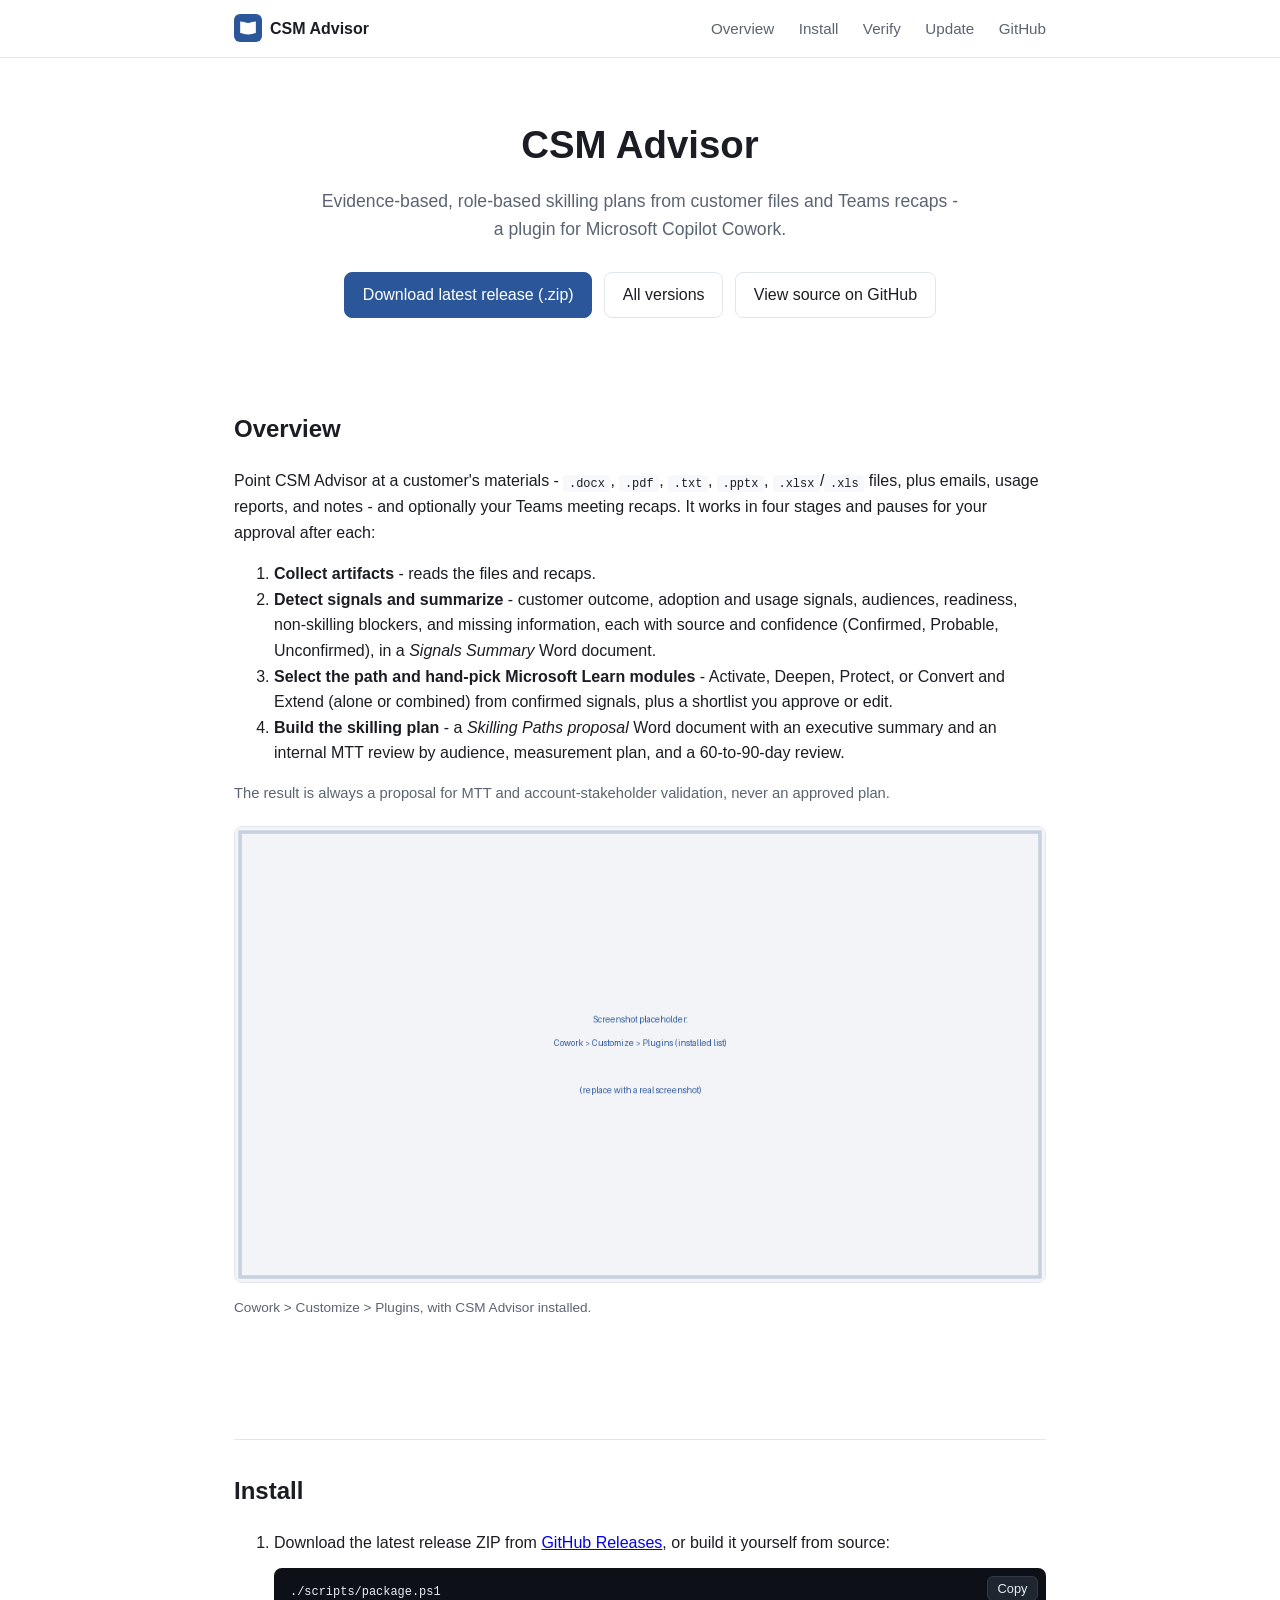
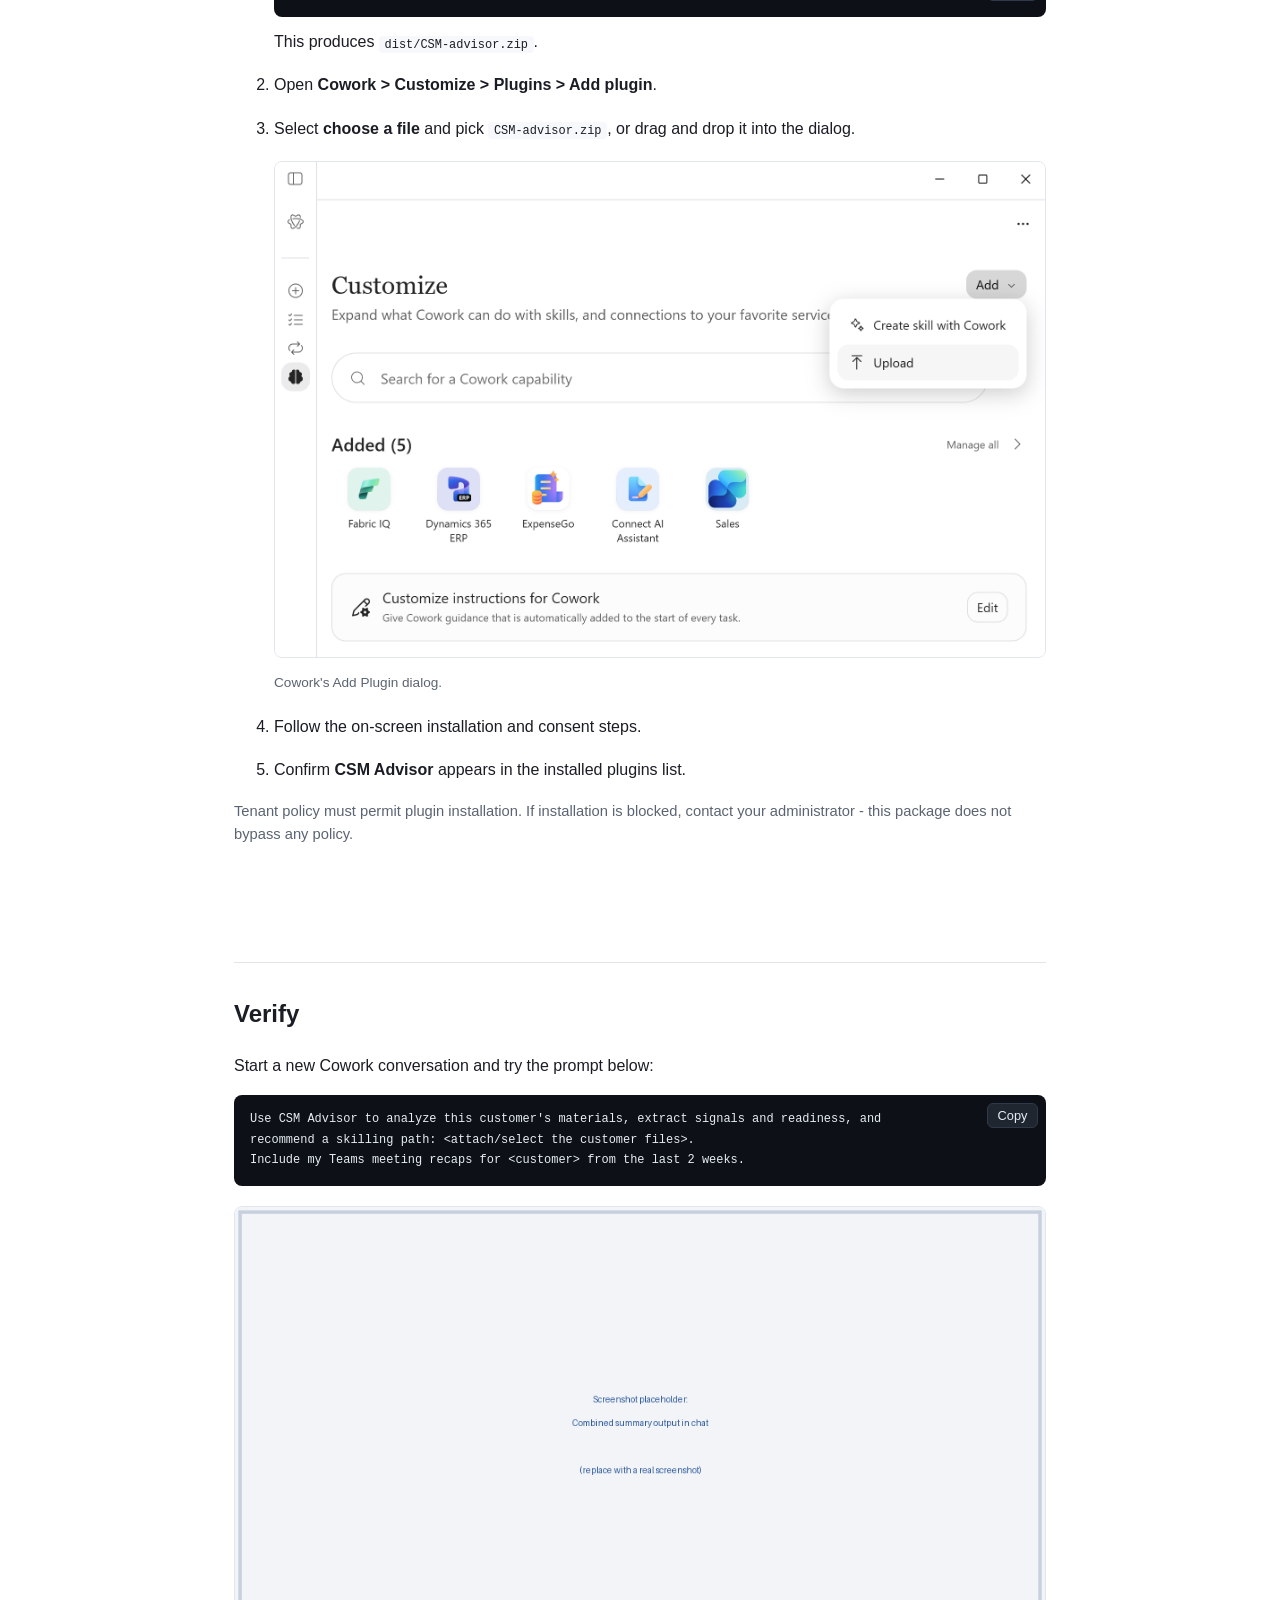
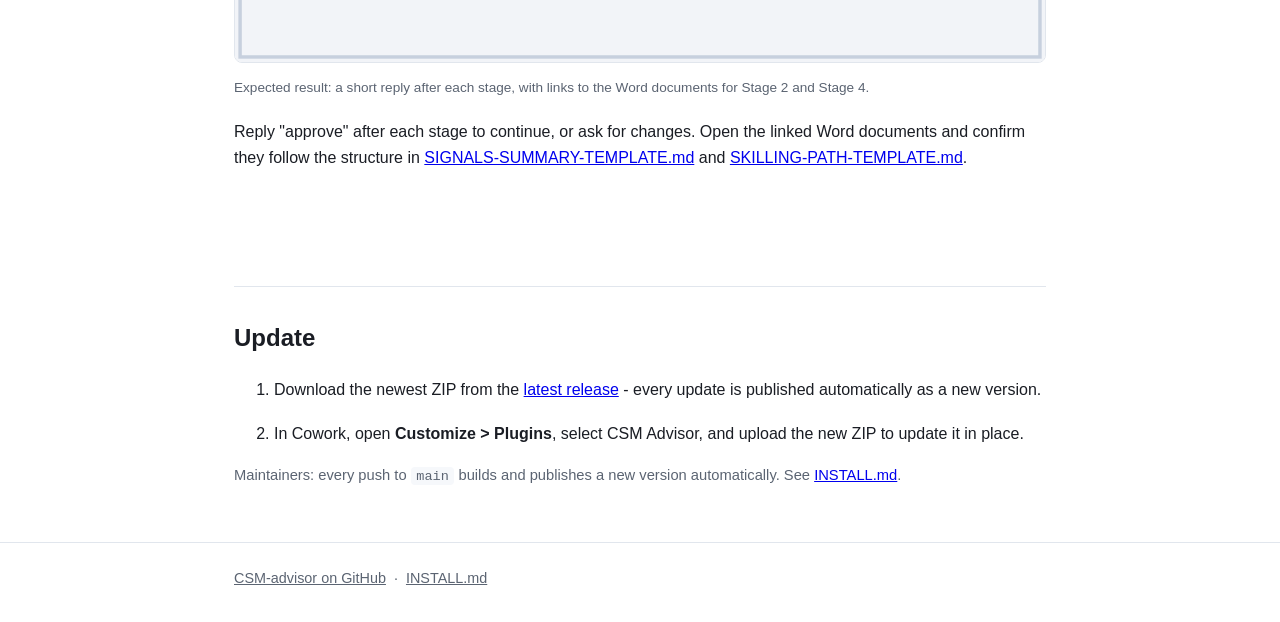
==== docs/index.html @ ccad97aa "Align skill with customer signal collection requirements (signals, readiness, path selection, 16-sec" ====
<!doctype html>
<html lang="en">
<head>
<meta charset="utf-8">
<meta name="viewport" content="width=device-width, initial-scale=1">
<title>CSM Advisor - Install for Cowork</title>
<meta name="description" content="Install and update the CSM Advisor plugin for Microsoft Copilot Cowork.">
<link rel="icon" href="assets/logo.png">
<link rel="stylesheet" href="styles.css">
</head>
<body>
<header class="site-header">
  <div class="container nav">
    <a class="brand" href="#top">
      <img src="assets/logo.png" alt="" width="28" height="28">
      CSM Advisor
    </a>
    <nav>
      <a href="#overview">Overview</a>
      <a href="#install">Install</a>
      <a href="#verify">Verify</a>
      <a href="#update">Update</a>
      <a href="https://github.com/true-while/CSM-advisor">GitHub</a>
    </nav>
  </div>
</header>

<main id="top">
  <section class="hero container">
    <h1>CSM Advisor</h1>
    <p class="tagline">
      Evidence-based, role-based skilling plans from customer files and Teams recaps -
      a plugin for Microsoft Copilot Cowork.
    </p>
    <div class="cta">
      <a class="button primary" href="https://github.com/true-while/CSM-advisor/releases/latest/download/CSM-advisor.zip">
        Download latest release (.zip)
      </a>
      <a class="button" href="https://github.com/true-while/CSM-advisor/releases">All versions</a>
      <a class="button" href="https://github.com/true-while/CSM-advisor">View source on GitHub</a>
    </div>
  </section>

  <section id="overview" class="container">
    <h2>Overview</h2>
    <p>
      Point CSM Advisor at a customer's materials - <code>.docx</code>, <code>.pdf</code>,
      <code>.txt</code>, <code>.pptx</code>, <code>.xlsx</code>/<code>.xls</code> files, plus emails,
      usage reports, and notes - and optionally your Teams meeting recaps. It works in four stages
      and pauses for your approval after each:
    </p>
    <ol>
      <li><strong>Collect artifacts</strong> - reads the files and recaps.</li>
      <li>
        <strong>Detect signals and summarize</strong> - customer outcome, adoption and usage signals,
        audiences, readiness, non-skilling blockers, and missing information, each with source and
        confidence (Confirmed, Probable, Unconfirmed), in a <em>Signals Summary</em> Word document.
      </li>
      <li>
        <strong>Select the path and hand-pick Microsoft Learn modules</strong> - Activate, Deepen,
        Protect, or Convert and Extend (alone or combined) from confirmed signals, plus a shortlist
        you approve or edit.
      </li>
      <li>
        <strong>Build the skilling plan</strong> - a <em>Skilling Paths proposal</em> Word document
        with an executive summary and an internal MTT review by audience, measurement plan, and a
        60-to-90-day review.
      </li>
    </ol>
    <p class="note">
      The result is always a proposal for MTT and account-stakeholder validation, never an
      approved plan.
    </p>
    <figure>
      <img src="assets/screenshots/plugins-list.png" alt="Cowork installed plugins list showing CSM Advisor">
      <figcaption>Cowork &gt; Customize &gt; Plugins, with CSM Advisor installed.</figcaption>
    </figure>
  </section>

  <section id="install" class="container">
    <h2>Install</h2>
    <ol class="steps">
      <li>
        Download the latest release ZIP from
        <a href="https://github.com/true-while/CSM-advisor/releases/latest/download/CSM-advisor.zip">GitHub Releases</a>,
        or build it yourself from source:
        <div class="code-block">
          <pre><code>./scripts/package.ps1</code></pre>
          <button class="copy-btn" type="button">Copy</button>
        </div>
        This produces <code>dist/CSM-advisor.zip</code>.
      </li>
      <li>Open <strong>Cowork &gt; Customize &gt; Plugins &gt; Add plugin</strong>.</li>
      <li>
        Select <strong>choose a file</strong> and pick <code>CSM-advisor.zip</code>, or drag
        and drop it into the dialog.
        <figure>
          <img src="assets/screenshots/add-plugin-dialog.png" alt="Cowork Add Plugin dialog">
          <figcaption>Cowork's Add Plugin dialog.</figcaption>
        </figure>
      </li>
      <li>Follow the on-screen installation and consent steps.</li>
      <li>Confirm <strong>CSM Advisor</strong> appears in the installed plugins list.</li>
    </ol>
    <p class="note">
      Tenant policy must permit plugin installation. If installation is blocked, contact your
      administrator - this package does not bypass any policy.
    </p>
  </section>

  <section id="verify" class="container">
    <h2>Verify</h2>
    <p>Start a new Cowork conversation and try the prompt below:</p>
    <div class="code-block">
      <pre><code>Use CSM Advisor to analyze this customer's materials, extract signals and readiness, and
recommend a skilling path: &lt;attach/select the customer files&gt;.
Include my Teams meeting recaps for &lt;customer&gt; from the last 2 weeks.</code></pre>
      <button class="copy-btn" type="button">Copy</button>
    </div>
    <figure>
      <img src="assets/screenshots/combined-summary-output.png" alt="CSM Advisor reply in chat">
      <figcaption>Expected result: a short reply after each stage, with links to the Word documents for Stage 2 and Stage 4.</figcaption>
    </figure>
    <p>
      Reply "approve" after each stage to continue, or ask for changes. Open the linked Word
      documents and confirm they follow the structure in
      <a href="https://github.com/true-while/CSM-advisor/blob/main/skills/csm-advisor/references/SIGNALS-SUMMARY-TEMPLATE.md">SIGNALS-SUMMARY-TEMPLATE.md</a>
      and
      <a href="https://github.com/true-while/CSM-advisor/blob/main/skills/csm-advisor/references/SKILLING-PATH-TEMPLATE.md">SKILLING-PATH-TEMPLATE.md</a>.
    </p>
  </section>

  <section id="update" class="container">
    <h2>Update</h2>
    <ol class="steps">
      <li>
        Download the newest ZIP from the
        <a href="https://github.com/true-while/CSM-advisor/releases/latest/download/CSM-advisor.zip">latest release</a>
        - every update is published automatically as a new version.
      </li>
      <li>
        In Cowork, open <strong>Customize &gt; Plugins</strong>, select CSM Advisor, and
        upload the new ZIP to update it in place.
      </li>
    </ol>
    <p class="note">
      Maintainers: every push to <code>main</code> builds and publishes a new version
      automatically. See <a href="https://github.com/true-while/CSM-advisor/blob/main/INSTALL.md">INSTALL.md</a>.
    </p>
  </section>
</main>

<footer class="site-footer">
  <div class="container">
    <a href="https://github.com/true-while/CSM-advisor">CSM-advisor on GitHub</a>
    <span>&middot;</span>
    <a href="https://github.com/true-while/CSM-advisor/blob/main/INSTALL.md">INSTALL.md</a>
  </div>
</footer>

<script src="script.js"></script>
</body>
</html>
---- docs/styles.css ----
:root {
  --accent: #2B579A;
  --accent-dark: #1d3d6e;
  --text: #1a1d24;
  --muted: #5b6472;
  --bg: #ffffff;
  --bg-alt: #f6f8fb;
  --border: #e1e6ed;
  --max-width: 860px;
}

* { box-sizing: border-box; }

body {
  margin: 0;
  font-family: -apple-system, BlinkMacSystemFont, "Segoe UI", Roboto, Helvetica, Arial, sans-serif;
  color: var(--text);
  background: var(--bg);
  line-height: 1.6;
}

.container {
  max-width: var(--max-width);
  margin: 0 auto;
  padding: 2.5rem 1.5rem;
}

.site-header {
  border-bottom: 1px solid var(--border);
  position: sticky;
  top: 0;
  background: rgba(255, 255, 255, 0.92);
  backdrop-filter: blur(6px);
  z-index: 10;
}

.nav {
  display: flex;
  align-items: center;
  justify-content: space-between;
  padding-top: 0.9rem;
  padding-bottom: 0.9rem;
}

.brand {
  display: flex;
  align-items: center;
  gap: 0.5rem;
  font-weight: 600;
  color: var(--text);
  text-decoration: none;
}

.brand img { border-radius: 6px; }

nav a {
  margin-left: 1.25rem;
  color: var(--muted);
  text-decoration: none;
  font-size: 0.95rem;
}

nav a:hover { color: var(--accent); }

.hero {
  text-align: center;
  padding-top: 3.5rem;
  padding-bottom: 2rem;
}

.hero h1 {
  font-size: 2.4rem;
  margin: 0 0 0.75rem;
}

.tagline {
  color: var(--muted);
  font-size: 1.1rem;
  max-width: 640px;
  margin: 0 auto 1.75rem;
}

.cta {
  display: flex;
  gap: 0.75rem;
  justify-content: center;
  flex-wrap: wrap;
}

.button {
  display: inline-block;
  padding: 0.6rem 1.1rem;
  border-radius: 8px;
  text-decoration: none;
  font-weight: 500;
  border: 1px solid var(--border);
  color: var(--text);
}

.button:hover { border-color: var(--accent); color: var(--accent); }

.button.primary {
  background: var(--accent);
  border-color: var(--accent);
  color: #fff;
}

.button.primary:hover {
  background: var(--accent-dark);
  border-color: var(--accent-dark);
  color: #fff;
}

h2 {
  font-size: 1.5rem;
  border-top: 1px solid var(--border);
  padding-top: 2rem;
}

section#overview h2 { border-top: none; padding-top: 0; }

code {
  background: var(--bg-alt);
  padding: 0.1rem 0.35rem;
  border-radius: 4px;
  font-size: 0.92em;
}

.steps li { margin-bottom: 1.1rem; }

.code-block {
  position: relative;
  margin: 0.75rem 0;
}

.code-block pre {
  background: #0d1117;
  color: #e6edf3;
  padding: 0.9rem 1rem;
  border-radius: 8px;
  overflow-x: auto;
  margin: 0;
}

.code-block pre code {
  background: none;
  padding: 0;
  color: inherit;
}

.copy-btn {
  position: absolute;
  top: 0.5rem;
  right: 0.5rem;
  background: #1f2630;
  color: #e6edf3;
  border: 1px solid #30394a;
  border-radius: 6px;
  padding: 0.25rem 0.6rem;
  font-size: 0.8rem;
  cursor: pointer;
}

.copy-btn:hover { background: #2a3444; }

figure {
  margin: 1.25rem 0;
}

figure img {
  width: 100%;
  border-radius: 8px;
  border: 1px solid var(--border);
}

figcaption {
  color: var(--muted);
  font-size: 0.85rem;
  margin-top: 0.4rem;
}

.note {
  color: var(--muted);
  font-size: 0.92rem;
}

.site-footer {
  border-top: 1px solid var(--border);
  color: var(--muted);
  font-size: 0.9rem;
}

.site-footer .container {
  display: flex;
  gap: 0.5rem;
  align-items: center;
  padding-top: 1.5rem;
  padding-bottom: 2rem;
}

.site-footer a {
  color: var(--muted);
}
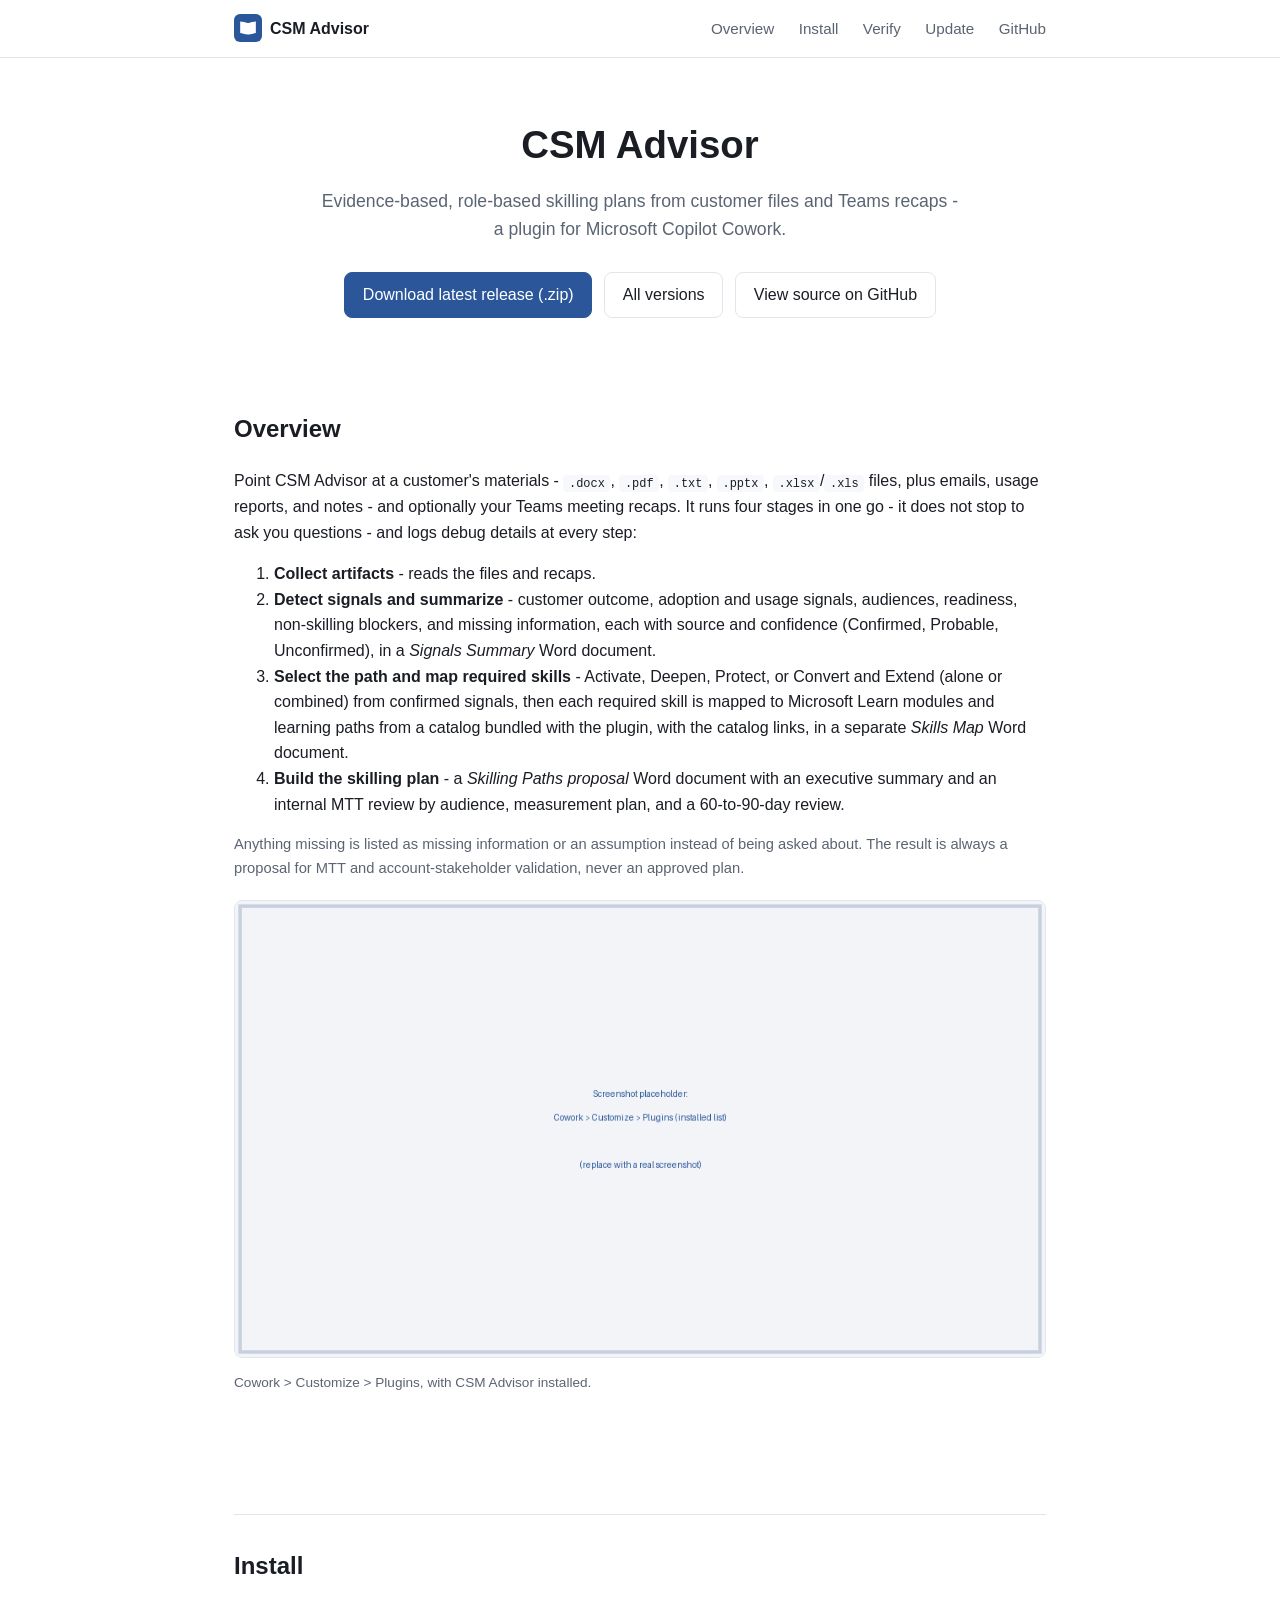
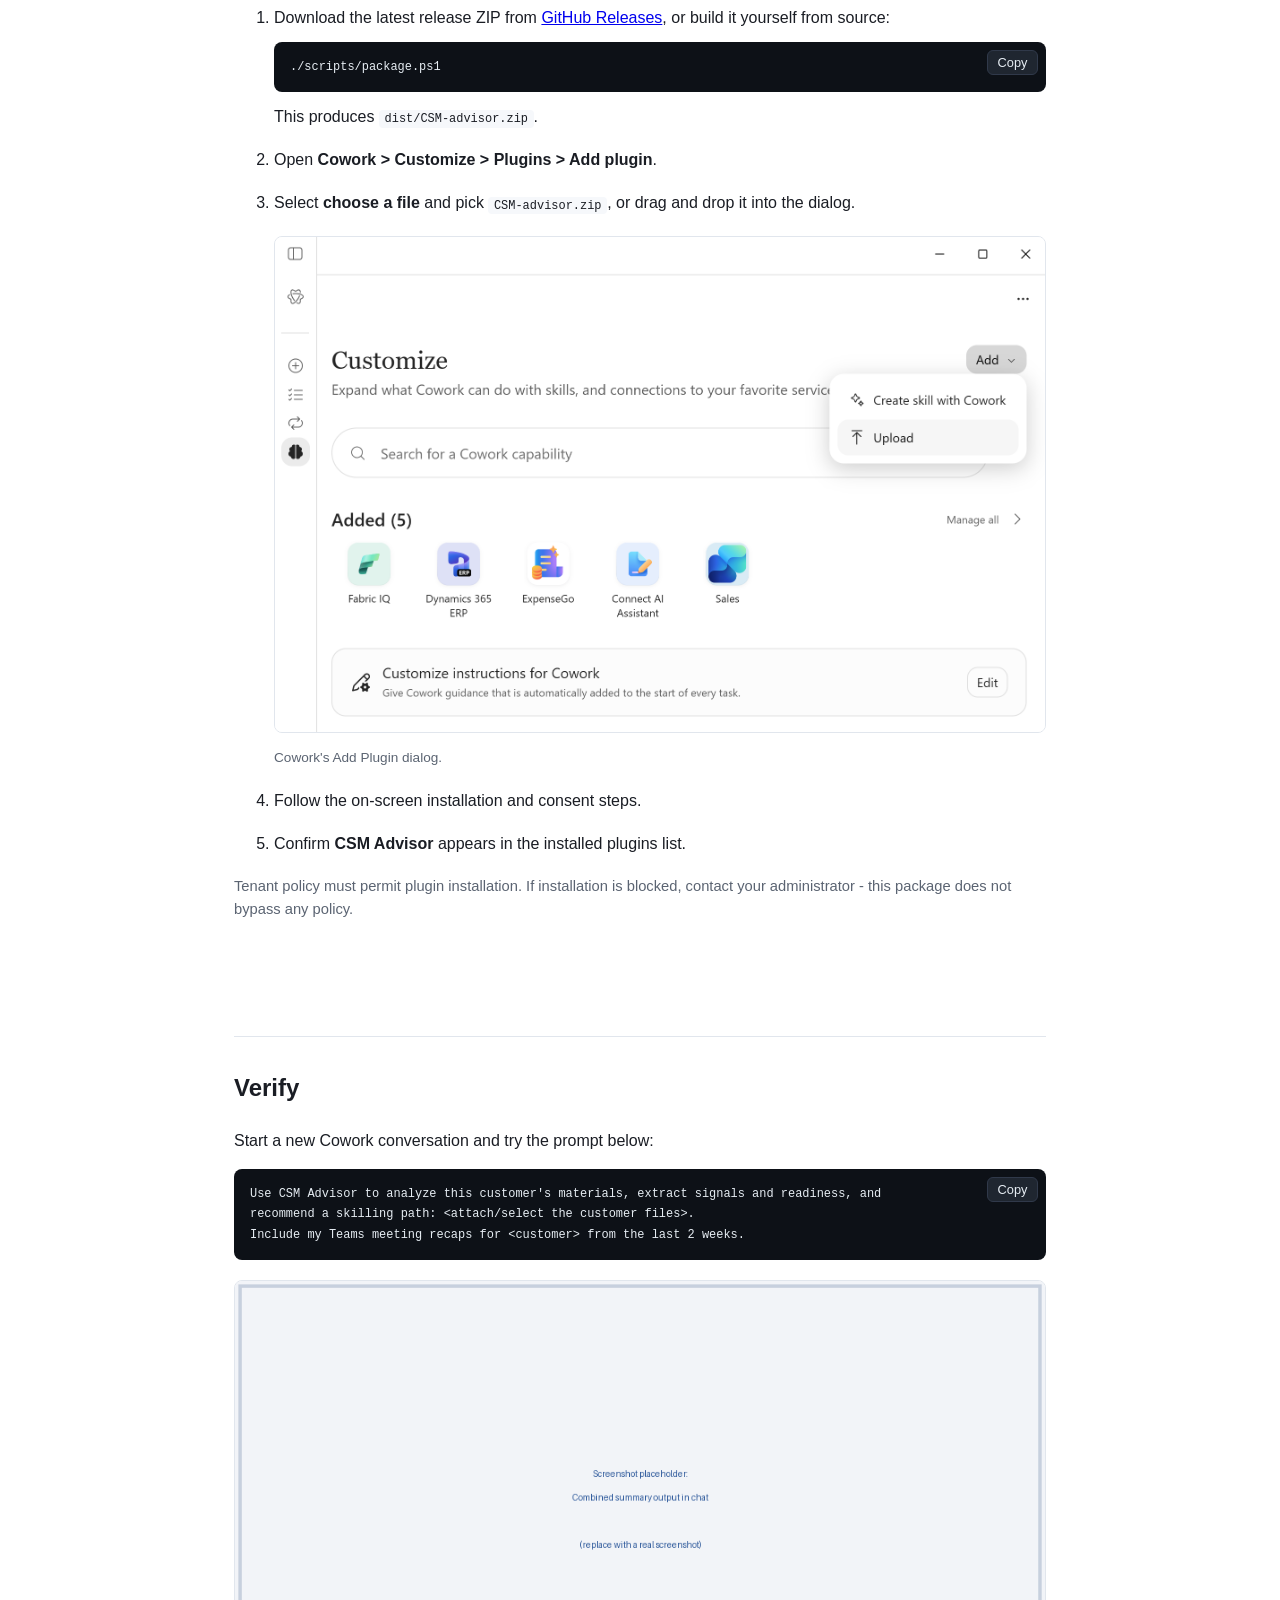
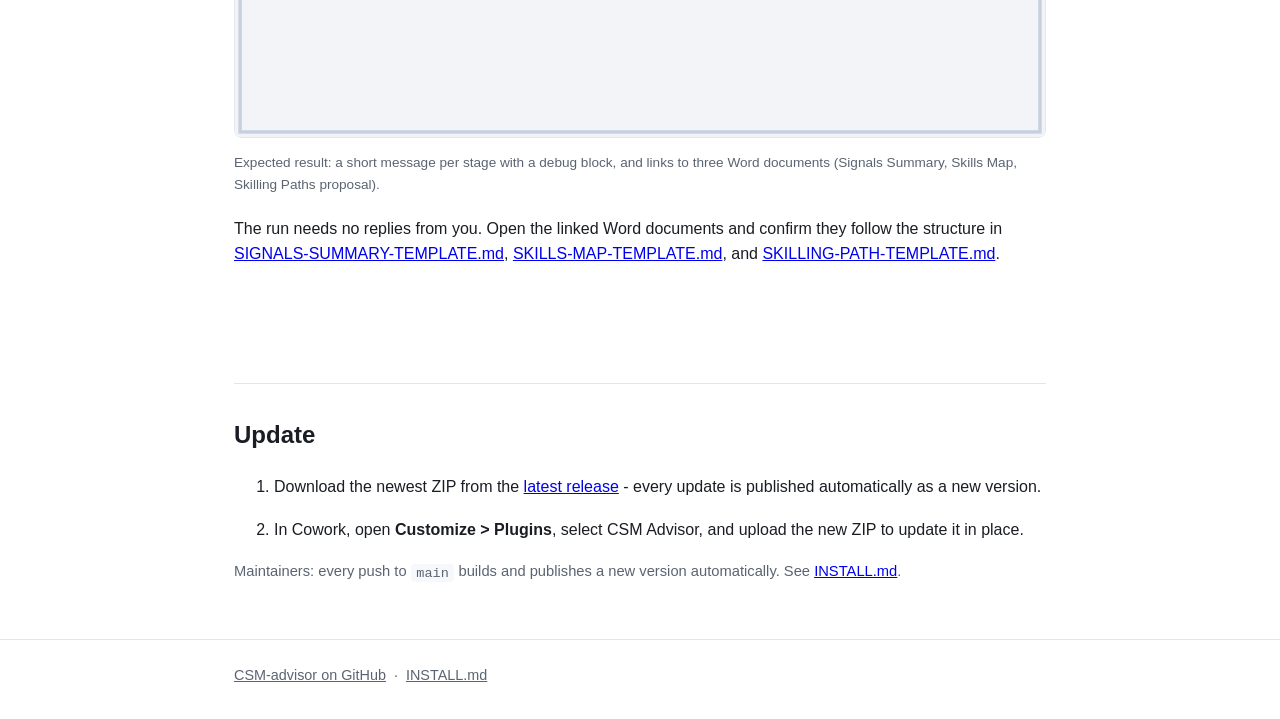
==== commit 8de37260: "Run stages automatically with debug logging; replace class mapping with a separate Skills Map docume" ====
--- a/docs/index.html
+++ b/docs/index.html
@@ -46,8 +46,8 @@
     <p>
       Point CSM Advisor at a customer's materials - <code>.docx</code>, <code>.pdf</code>,
       <code>.txt</code>, <code>.pptx</code>, <code>.xlsx</code>/<code>.xls</code> files, plus emails,
-      usage reports, and notes - and optionally your Teams meeting recaps. It works in four stages
-      and pauses for your approval after each:
+      usage reports, and notes - and optionally your Teams meeting recaps. It runs four stages in
+      one go - it does not stop to ask you questions - and logs debug details at every step:
     </p>
     <ol>
       <li><strong>Collect artifacts</strong> - reads the files and recaps.</li>
@@ -57,9 +57,10 @@
         confidence (Confirmed, Probable, Unconfirmed), in a <em>Signals Summary</em> Word document.
       </li>
       <li>
-        <strong>Select the path and hand-pick Microsoft Learn modules</strong> - Activate, Deepen,
-        Protect, or Convert and Extend (alone or combined) from confirmed signals, plus a shortlist
-        you approve or edit.
+        <strong>Select the path and map required skills</strong> - Activate, Deepen, Protect, or
+        Convert and Extend (alone or combined) from confirmed signals, then each required skill is
+        mapped to Microsoft Learn modules and learning paths from a catalog bundled with the plugin,
+        with the catalog links, in a separate <em>Skills Map</em> Word document.
       </li>
       <li>
         <strong>Build the skilling plan</strong> - a <em>Skilling Paths proposal</em> Word document
@@ -68,7 +69,8 @@
       </li>
     </ol>
     <p class="note">
-      The result is always a proposal for MTT and account-stakeholder validation, never an
+      Anything missing is listed as missing information or an assumption instead of being asked
+      about. The result is always a proposal for MTT and account-stakeholder validation, never an
       approved plan.
     </p>
     <figure>
@@ -119,12 +121,13 @@
     </div>
     <figure>
       <img src="assets/screenshots/combined-summary-output.png" alt="CSM Advisor reply in chat">
-      <figcaption>Expected result: a short reply after each stage, with links to the Word documents for Stage 2 and Stage 4.</figcaption>
+      <figcaption>Expected result: a short message per stage with a debug block, and links to three Word documents (Signals Summary, Skills Map, Skilling Paths proposal).</figcaption>
     </figure>
     <p>
-      Reply "approve" after each stage to continue, or ask for changes. Open the linked Word
-      documents and confirm they follow the structure in
-      <a href="https://github.com/true-while/CSM-advisor/blob/main/skills/csm-advisor/references/SIGNALS-SUMMARY-TEMPLATE.md">SIGNALS-SUMMARY-TEMPLATE.md</a>
+      The run needs no replies from you. Open the linked Word documents and confirm they follow the
+      structure in
+      <a href="https://github.com/true-while/CSM-advisor/blob/main/skills/csm-advisor/references/SIGNALS-SUMMARY-TEMPLATE.md">SIGNALS-SUMMARY-TEMPLATE.md</a>,
+      <a href="https://github.com/true-while/CSM-advisor/blob/main/skills/csm-advisor/references/SKILLS-MAP-TEMPLATE.md">SKILLS-MAP-TEMPLATE.md</a>,
       and
       <a href="https://github.com/true-while/CSM-advisor/blob/main/skills/csm-advisor/references/SKILLING-PATH-TEMPLATE.md">SKILLING-PATH-TEMPLATE.md</a>.
     </p>
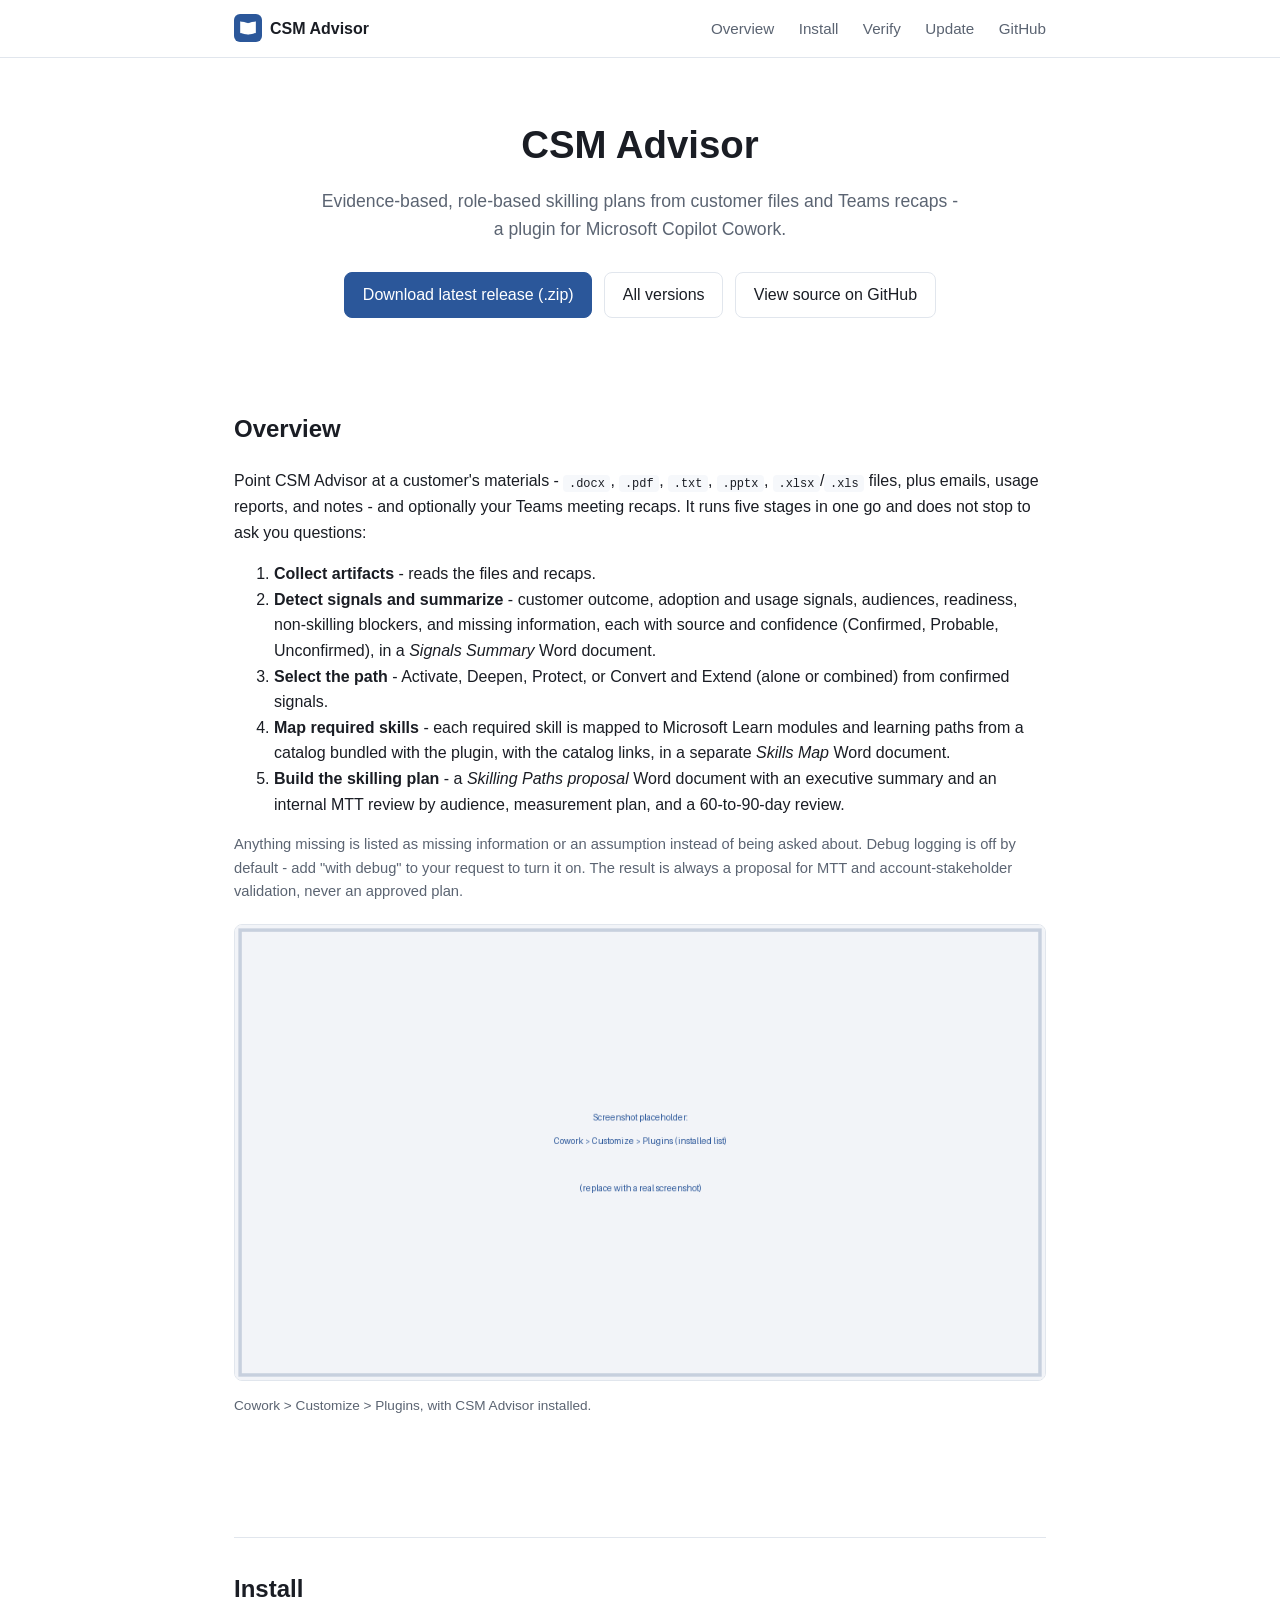
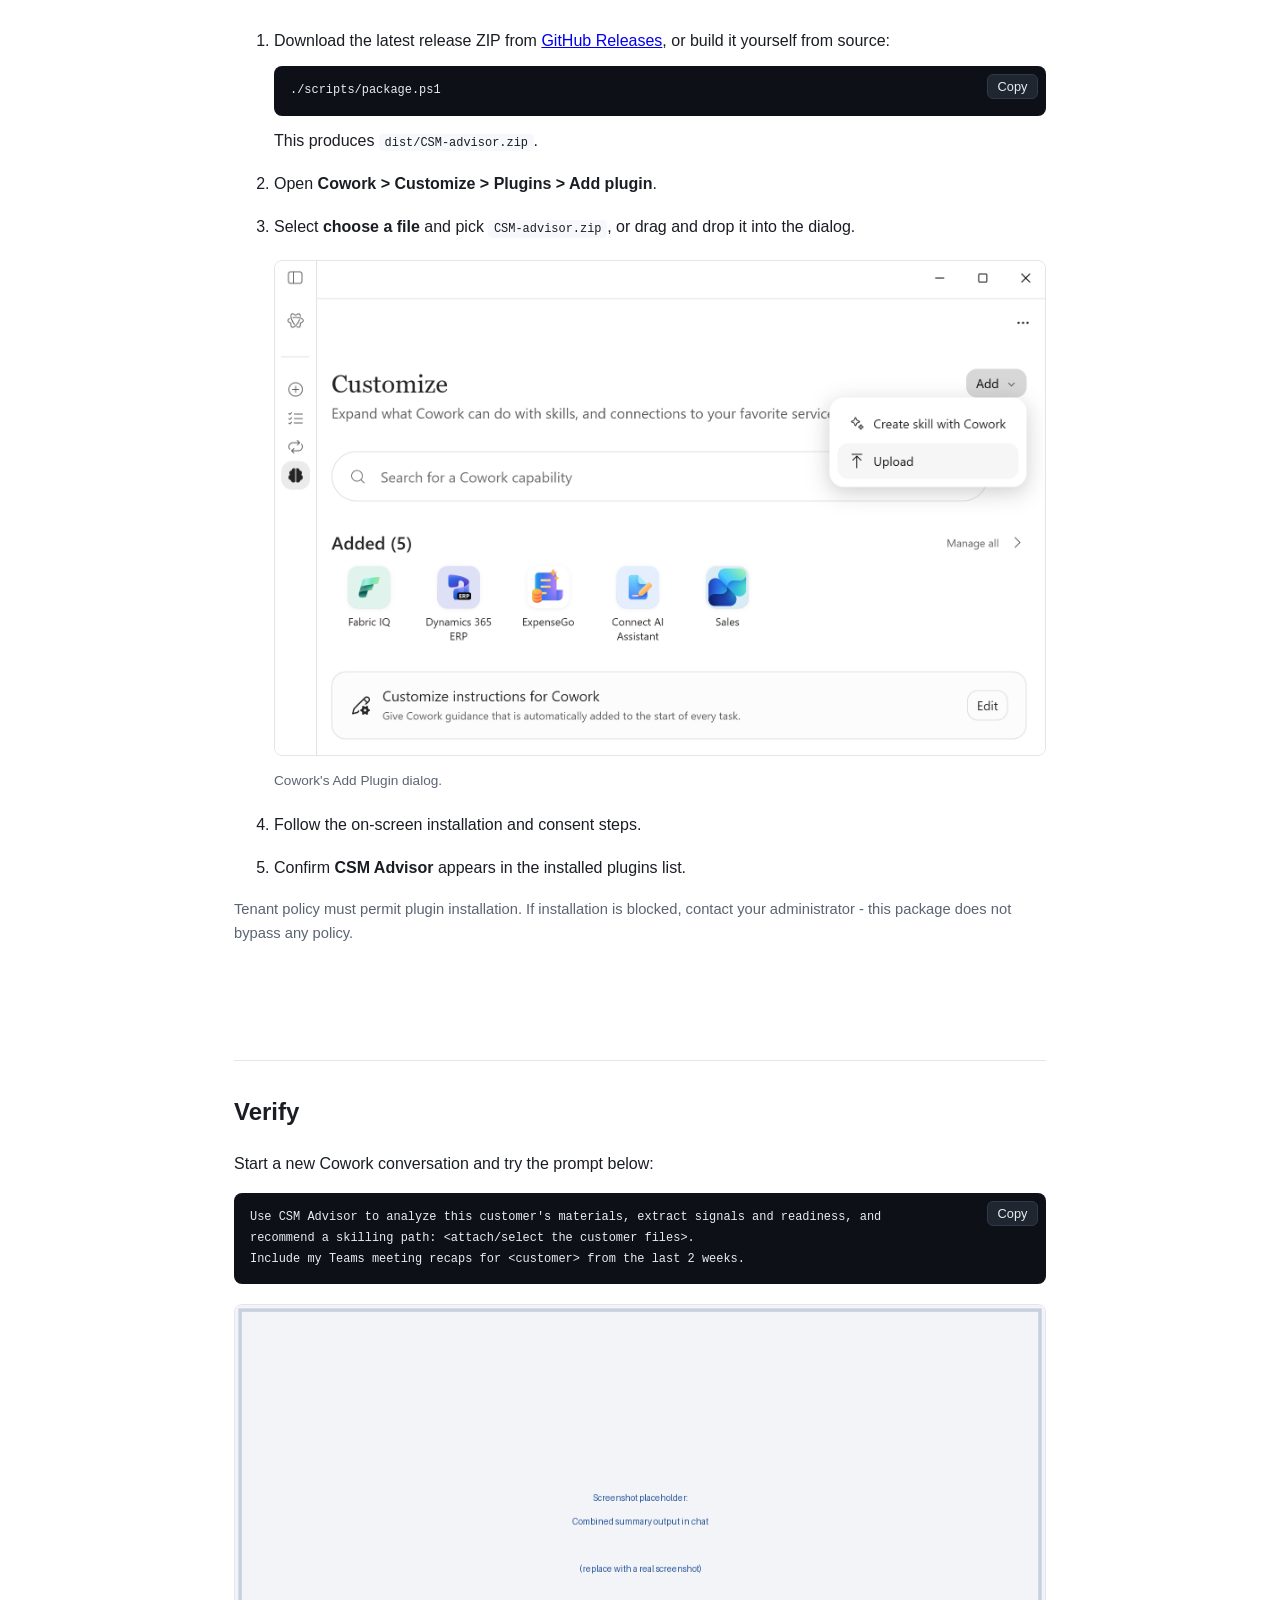
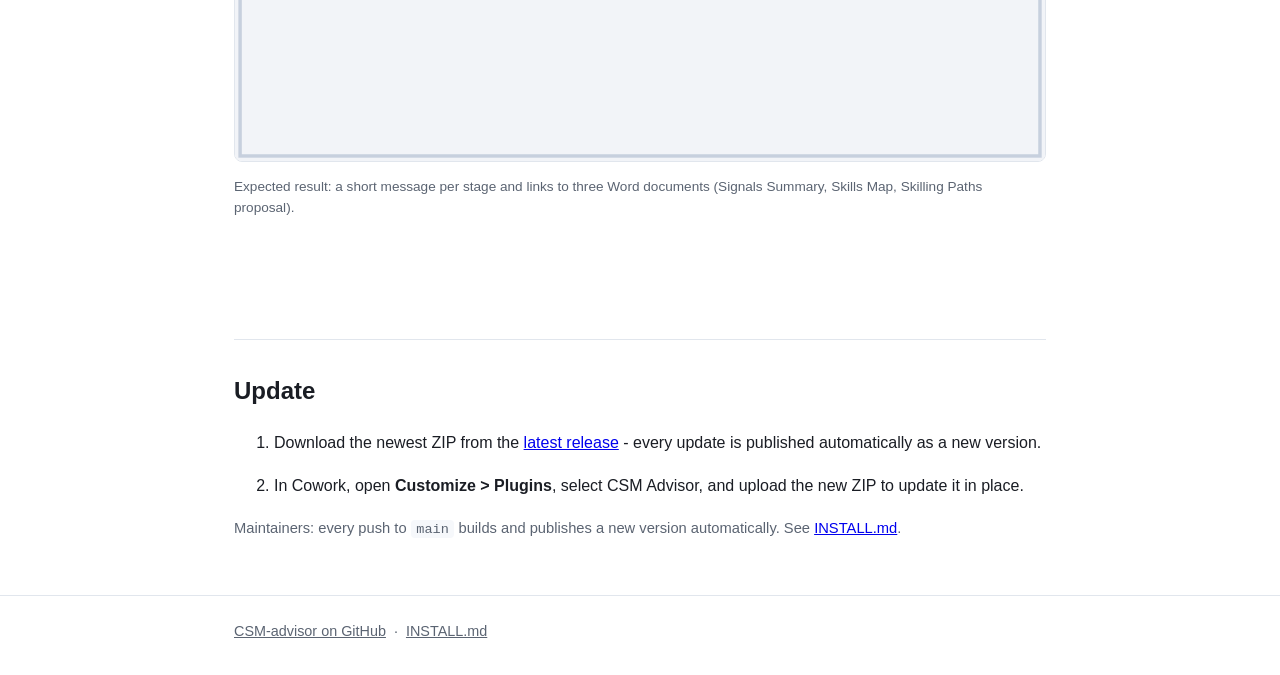
==== commit aee48f8a: "Number stages 1-5 in order (path selection and skills map split); make debug logging optional Co-aut" ====
--- a/docs/index.html
+++ b/docs/index.html
@@ -46,8 +46,8 @@
     <p>
       Point CSM Advisor at a customer's materials - <code>.docx</code>, <code>.pdf</code>,
       <code>.txt</code>, <code>.pptx</code>, <code>.xlsx</code>/<code>.xls</code> files, plus emails,
-      usage reports, and notes - and optionally your Teams meeting recaps. It runs four stages in
-      one go - it does not stop to ask you questions - and logs debug details at every step:
+      usage reports, and notes - and optionally your Teams meeting recaps. It runs five stages in
+      one go and does not stop to ask you questions:
     </p>
     <ol>
       <li><strong>Collect artifacts</strong> - reads the files and recaps.</li>
@@ -57,10 +57,13 @@
         confidence (Confirmed, Probable, Unconfirmed), in a <em>Signals Summary</em> Word document.
       </li>
       <li>
-        <strong>Select the path and map required skills</strong> - Activate, Deepen, Protect, or
-        Convert and Extend (alone or combined) from confirmed signals, then each required skill is
-        mapped to Microsoft Learn modules and learning paths from a catalog bundled with the plugin,
-        with the catalog links, in a separate <em>Skills Map</em> Word document.
+        <strong>Select the path</strong> - Activate, Deepen, Protect, or Convert and Extend (alone or
+        combined) from confirmed signals.
+      </li>
+      <li>
+        <strong>Map required skills</strong> - each required skill is mapped to Microsoft Learn
+        modules and learning paths from a catalog bundled with the plugin, with the catalog links, in
+        a separate <em>Skills Map</em> Word document.
       </li>
       <li>
         <strong>Build the skilling plan</strong> - a <em>Skilling Paths proposal</em> Word document
@@ -70,7 +73,7 @@
     </ol>
     <p class="note">
       Anything missing is listed as missing information or an assumption instead of being asked
-      about. The result is always a proposal for MTT and account-stakeholder validation, never an
+      about. Debug logging is off by default - add "with debug" to your request to turn it on. The result is always a proposal for MTT and account-stakeholder validation, never an
       approved plan.
     </p>
     <figure>
@@ -121,16 +124,8 @@
     </div>
     <figure>
       <img src="assets/screenshots/combined-summary-output.png" alt="CSM Advisor reply in chat">
-      <figcaption>Expected result: a short message per stage with a debug block, and links to three Word documents (Signals Summary, Skills Map, Skilling Paths proposal).</figcaption>
+      <figcaption>Expected result: a short message per stage and links to three Word documents (Signals Summary, Skills Map, Skilling Paths proposal).</figcaption>
     </figure>
-    <p>
-      The run needs no replies from you. Open the linked Word documents and confirm they follow the
-      structure in
-      <a href="https://github.com/true-while/CSM-advisor/blob/main/skills/csm-advisor/references/SIGNALS-SUMMARY-TEMPLATE.md">SIGNALS-SUMMARY-TEMPLATE.md</a>,
-      <a href="https://github.com/true-while/CSM-advisor/blob/main/skills/csm-advisor/references/SKILLS-MAP-TEMPLATE.md">SKILLS-MAP-TEMPLATE.md</a>,
-      and
-      <a href="https://github.com/true-while/CSM-advisor/blob/main/skills/csm-advisor/references/SKILLING-PATH-TEMPLATE.md">SKILLING-PATH-TEMPLATE.md</a>.
-    </p>
   </section>
 
   <section id="update" class="container">
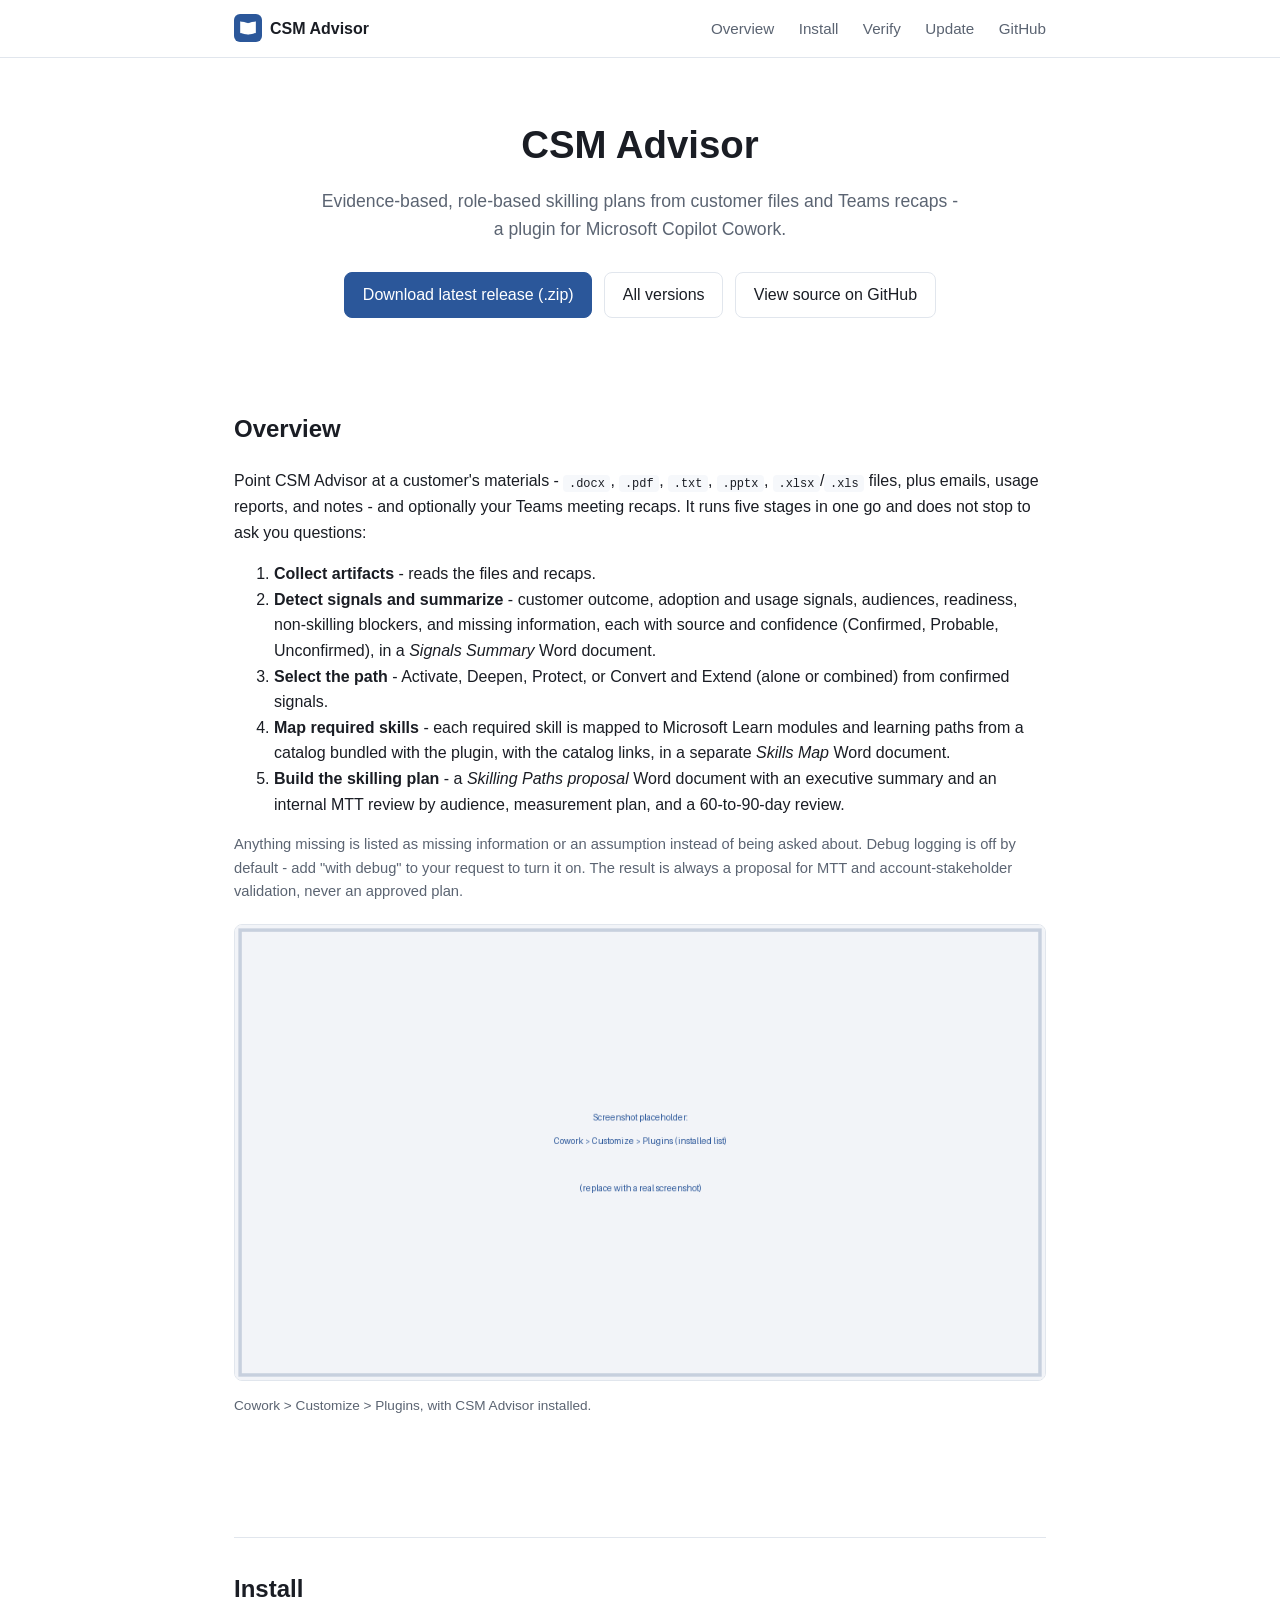
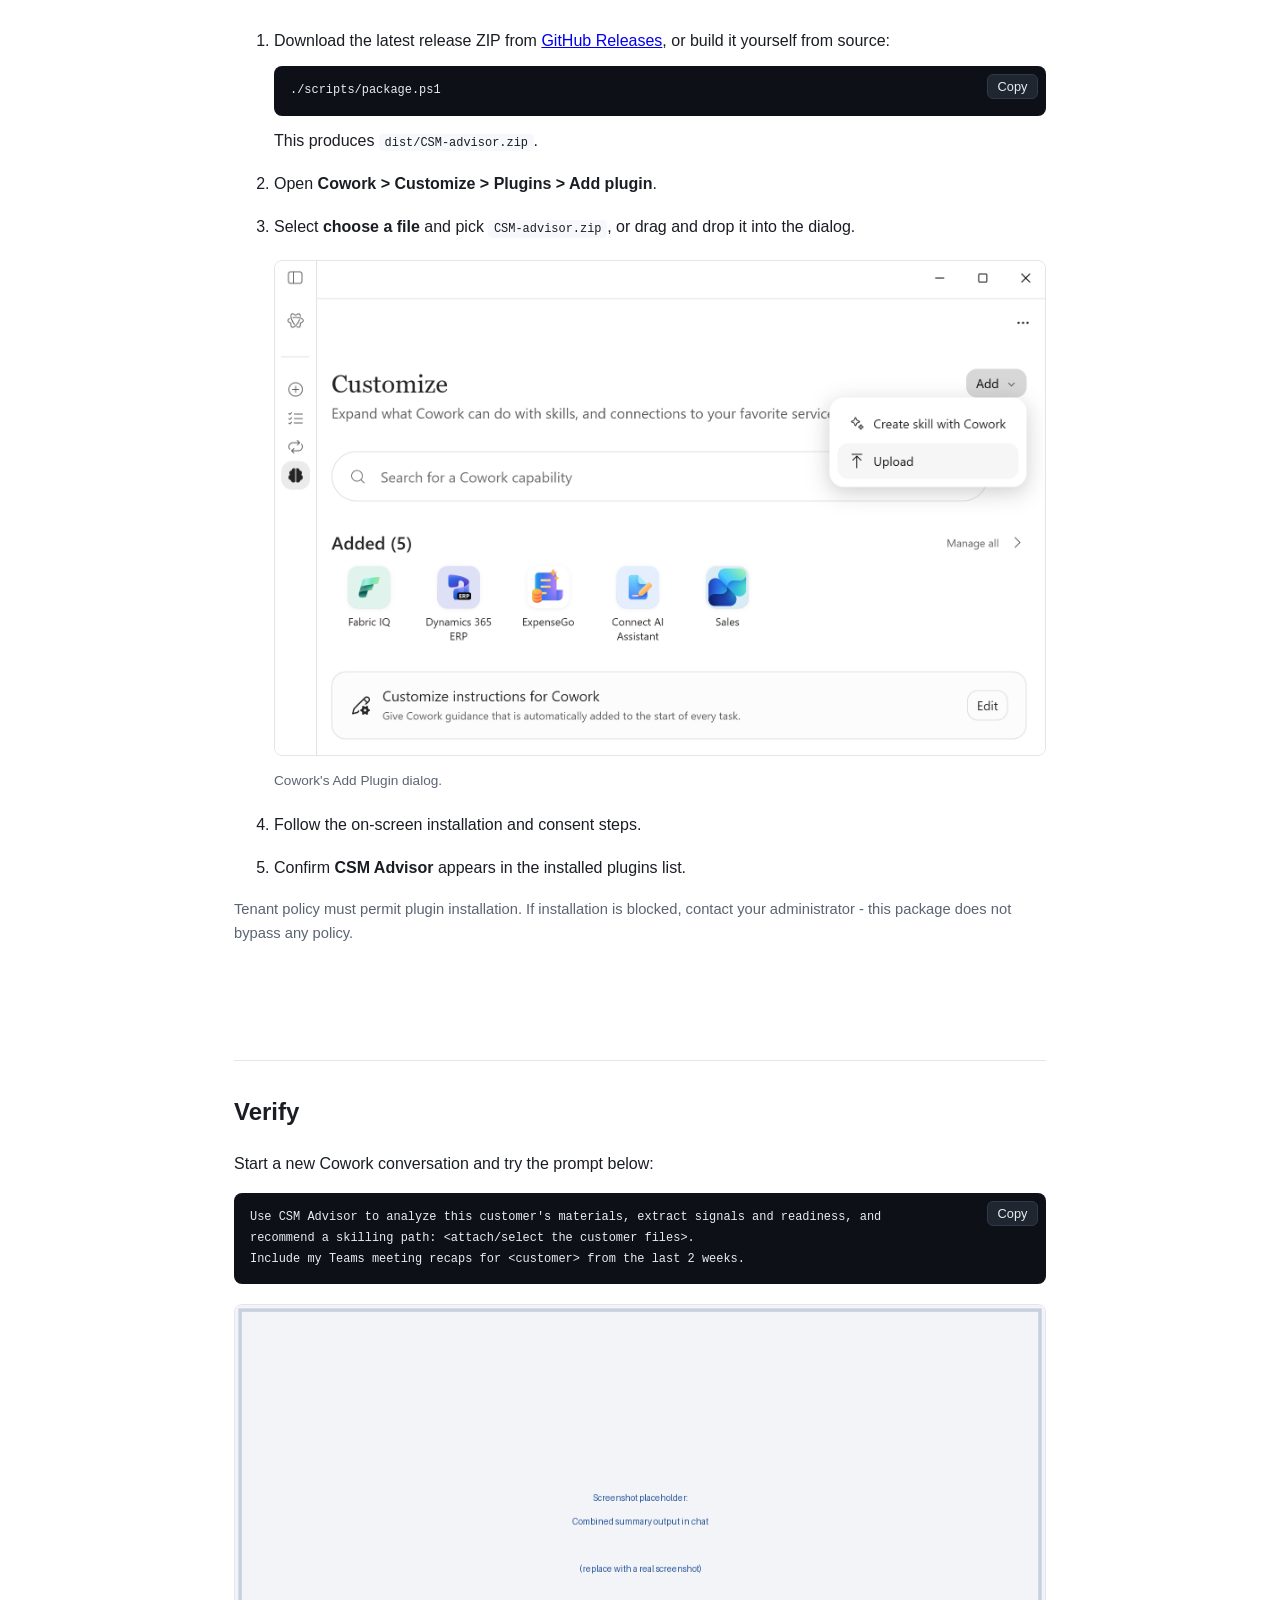
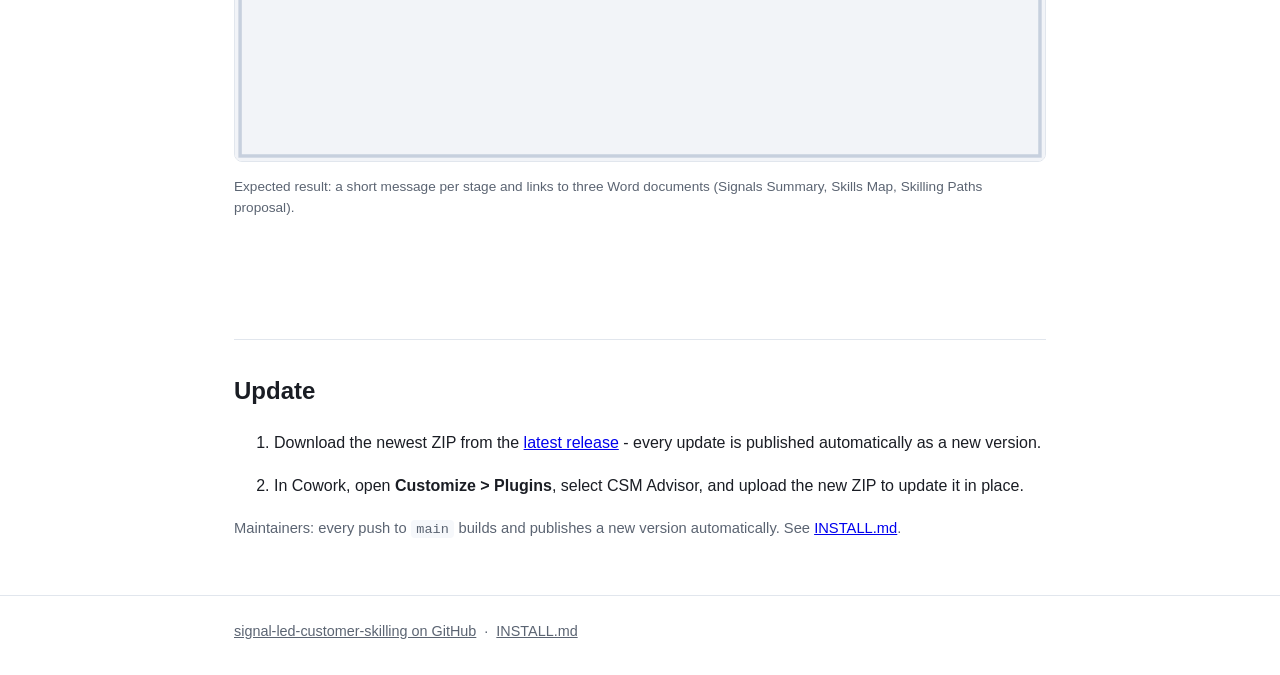
==== commit 28d07286: "fix: update links to reflect repository name change to signal-led-customer-skilling" ====
--- a/docs/index.html
+++ b/docs/index.html
@@ -20,7 +20,7 @@
       <a href="#install">Install</a>
       <a href="#verify">Verify</a>
       <a href="#update">Update</a>
-      <a href="https://github.com/true-while/CSM-advisor">GitHub</a>
+      <a href="https://github.com/true-while/signal-led-customer-skilling">GitHub</a>
     </nav>
   </div>
 </header>
@@ -33,11 +33,11 @@
       a plugin for Microsoft Copilot Cowork.
     </p>
     <div class="cta">
-      <a class="button primary" href="https://github.com/true-while/CSM-advisor/releases/latest/download/CSM-advisor.zip">
+      <a class="button primary" href="https://github.com/true-while/signal-led-customer-skilling/releases/latest/download/CSM-advisor.zip">
         Download latest release (.zip)
       </a>
-      <a class="button" href="https://github.com/true-while/CSM-advisor/releases">All versions</a>
-      <a class="button" href="https://github.com/true-while/CSM-advisor">View source on GitHub</a>
+      <a class="button" href="https://github.com/true-while/signal-led-customer-skilling/releases">All versions</a>
+      <a class="button" href="https://github.com/true-while/signal-led-customer-skilling">View source on GitHub</a>
     </div>
   </section>
 
@@ -87,7 +87,7 @@
     <ol class="steps">
       <li>
         Download the latest release ZIP from
-        <a href="https://github.com/true-while/CSM-advisor/releases/latest/download/CSM-advisor.zip">GitHub Releases</a>,
+        <a href="https://github.com/true-while/signal-led-customer-skilling/releases/latest/download/CSM-advisor.zip">GitHub Releases</a>,
         or build it yourself from source:
         <div class="code-block">
           <pre><code>./scripts/package.ps1</code></pre>
@@ -133,7 +133,7 @@
     <ol class="steps">
       <li>
         Download the newest ZIP from the
-        <a href="https://github.com/true-while/CSM-advisor/releases/latest/download/CSM-advisor.zip">latest release</a>
+        <a href="https://github.com/true-while/signal-led-customer-skilling/releases/latest/download/CSM-advisor.zip">latest release</a>
         - every update is published automatically as a new version.
       </li>
       <li>
@@ -143,16 +143,16 @@
     </ol>
     <p class="note">
       Maintainers: every push to <code>main</code> builds and publishes a new version
-      automatically. See <a href="https://github.com/true-while/CSM-advisor/blob/main/INSTALL.md">INSTALL.md</a>.
+      automatically. See <a href="https://github.com/true-while/signal-led-customer-skilling/blob/main/INSTALL.md">INSTALL.md</a>.
     </p>
   </section>
 </main>
 
 <footer class="site-footer">
   <div class="container">
-    <a href="https://github.com/true-while/CSM-advisor">CSM-advisor on GitHub</a>
+    <a href="https://github.com/true-while/signal-led-customer-skilling">signal-led-customer-skilling on GitHub</a>
     <span>&middot;</span>
-    <a href="https://github.com/true-while/CSM-advisor/blob/main/INSTALL.md">INSTALL.md</a>
+    <a href="https://github.com/true-while/signal-led-customer-skilling/blob/main/INSTALL.md">INSTALL.md</a>
   </div>
 </footer>
 
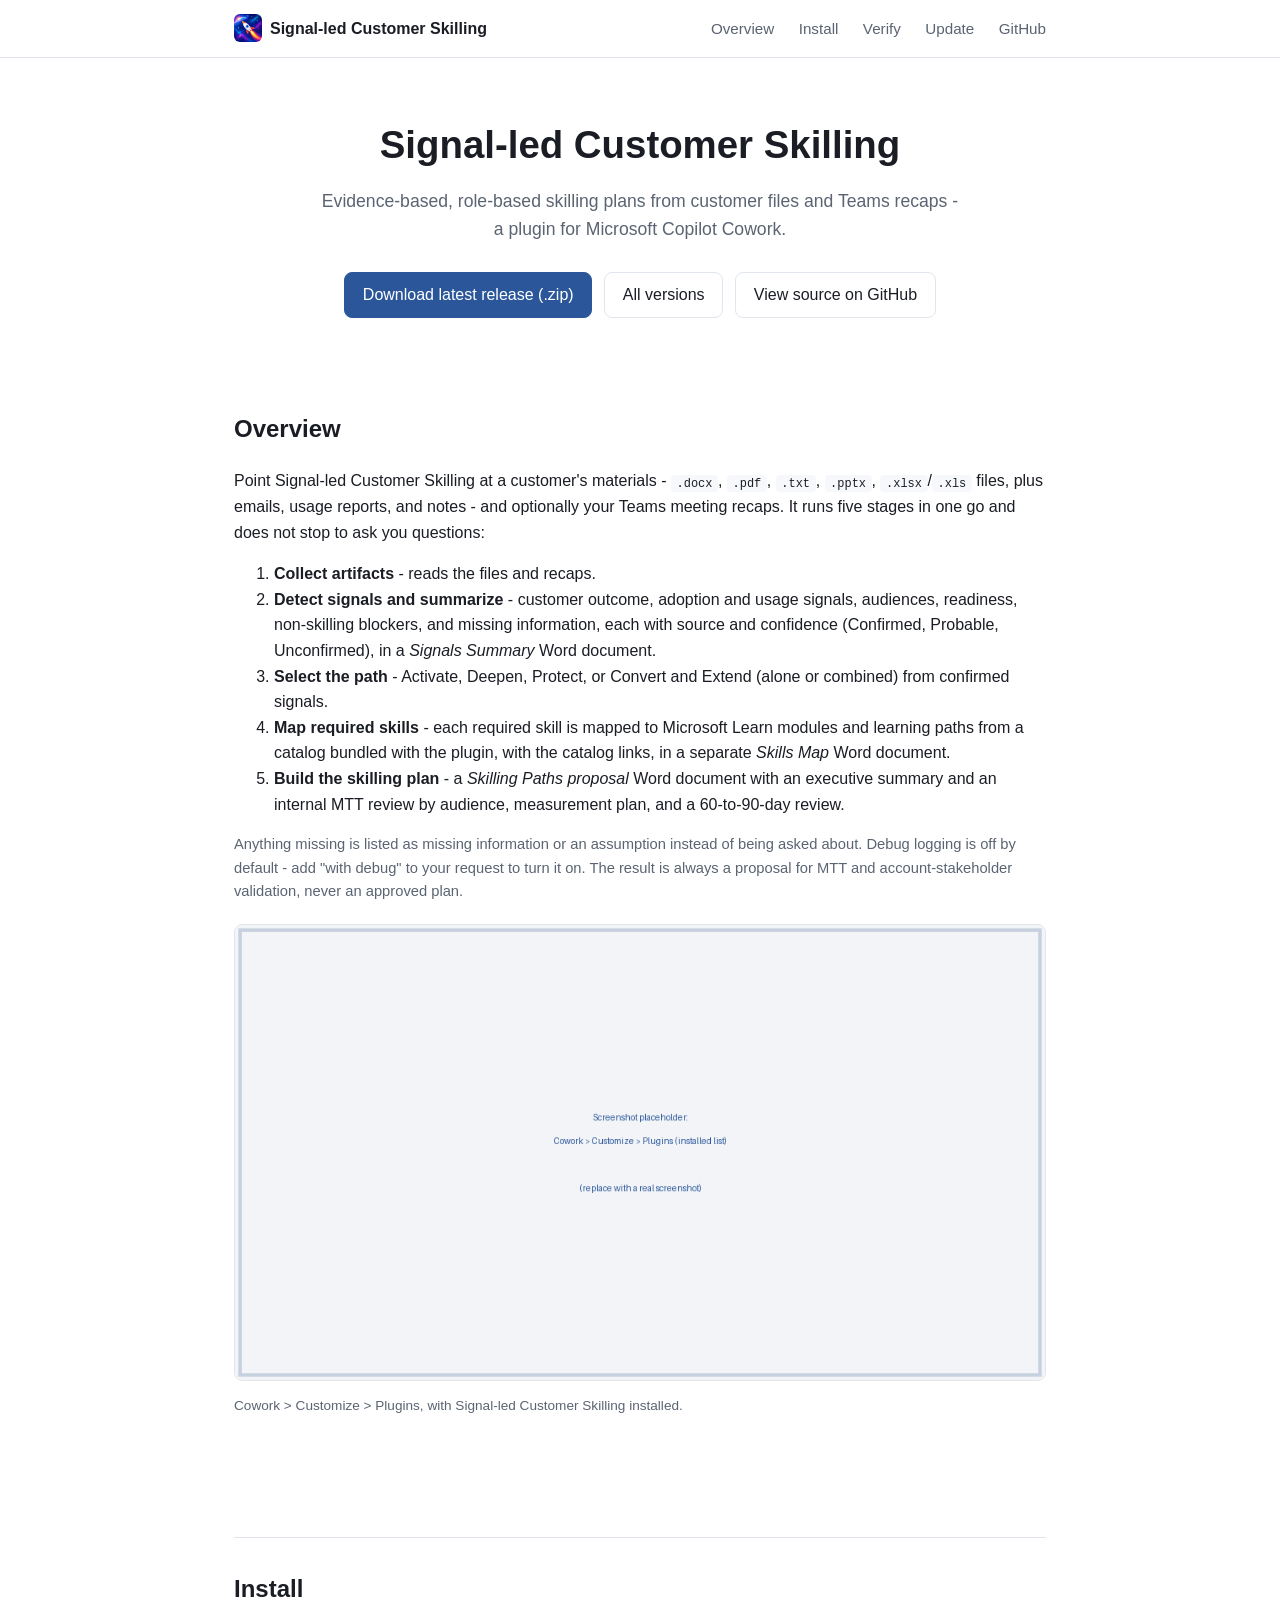
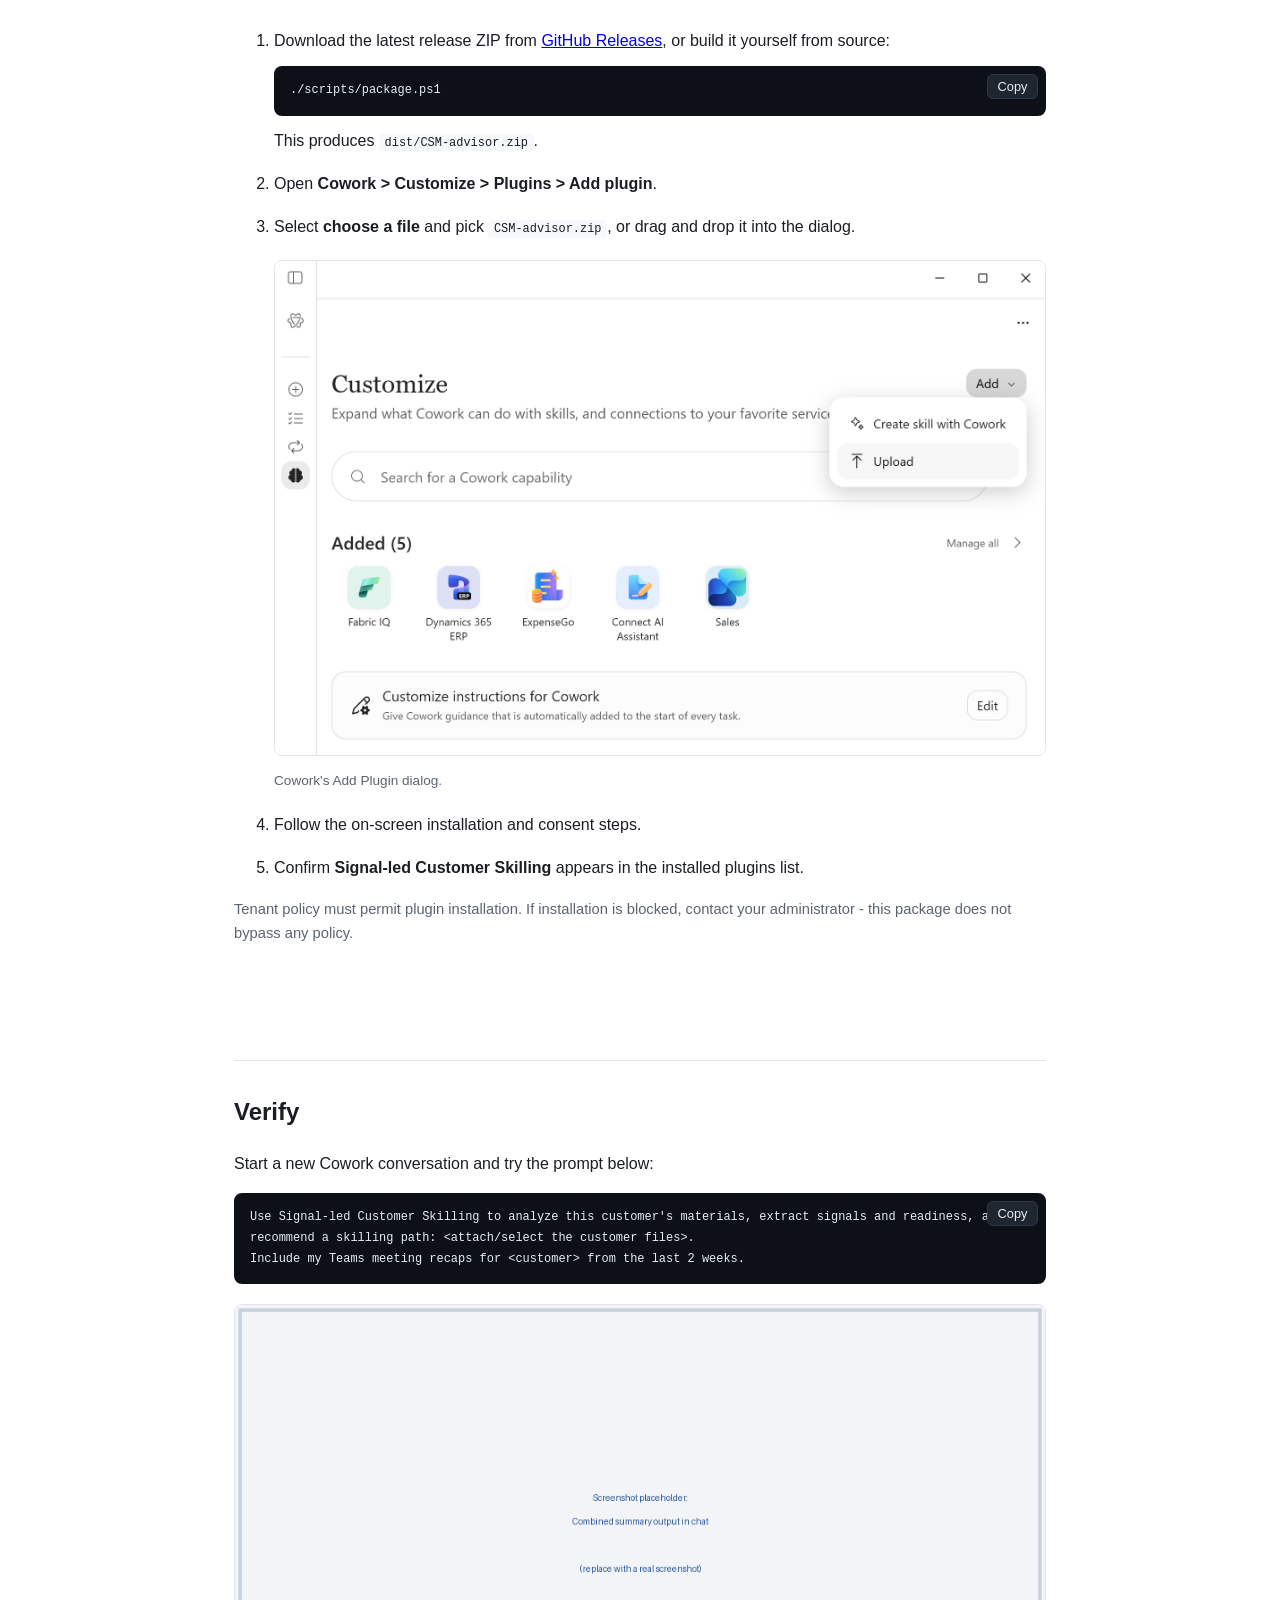
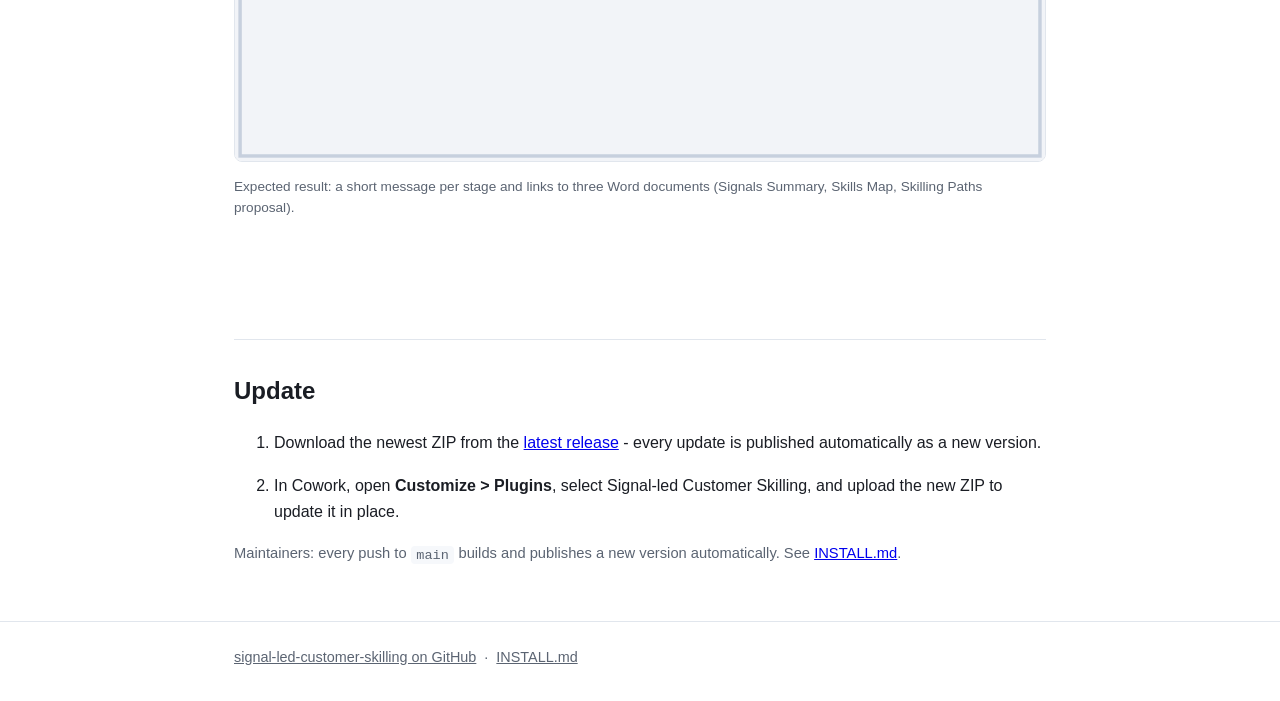
==== commit b004f102: "fix: update documentation to reflect name change to Signal-led Customer Skilling" ====
--- a/docs/index.html
+++ b/docs/index.html
@@ -3,8 +3,8 @@
 <head>
 <meta charset="utf-8">
 <meta name="viewport" content="width=device-width, initial-scale=1">
-<title>CSM Advisor - Install for Cowork</title>
-<meta name="description" content="Install and update the CSM Advisor plugin for Microsoft Copilot Cowork.">
+<title>Signal-led Customer Skilling - Install for Cowork</title>
+<meta name="description" content="Install and update the Signal-led Customer Skilling plugin for Microsoft Copilot Cowork.">
 <link rel="icon" href="assets/logo.png">
 <link rel="stylesheet" href="styles.css">
 </head>
@@ -13,7 +13,7 @@
   <div class="container nav">
     <a class="brand" href="#top">
       <img src="assets/logo.png" alt="" width="28" height="28">
-      CSM Advisor
+      Signal-led Customer Skilling
     </a>
     <nav>
       <a href="#overview">Overview</a>
@@ -27,7 +27,7 @@
 
 <main id="top">
   <section class="hero container">
-    <h1>CSM Advisor</h1>
+    <h1>Signal-led Customer Skilling</h1>
     <p class="tagline">
       Evidence-based, role-based skilling plans from customer files and Teams recaps -
       a plugin for Microsoft Copilot Cowork.
@@ -44,7 +44,7 @@
   <section id="overview" class="container">
     <h2>Overview</h2>
     <p>
-      Point CSM Advisor at a customer's materials - <code>.docx</code>, <code>.pdf</code>,
+      Point Signal-led Customer Skilling at a customer's materials - <code>.docx</code>, <code>.pdf</code>,
       <code>.txt</code>, <code>.pptx</code>, <code>.xlsx</code>/<code>.xls</code> files, plus emails,
       usage reports, and notes - and optionally your Teams meeting recaps. It runs five stages in
       one go and does not stop to ask you questions:
@@ -77,8 +77,8 @@
       approved plan.
     </p>
     <figure>
-      <img src="assets/screenshots/plugins-list.png" alt="Cowork installed plugins list showing CSM Advisor">
-      <figcaption>Cowork &gt; Customize &gt; Plugins, with CSM Advisor installed.</figcaption>
+      <img src="assets/screenshots/plugins-list.png" alt="Cowork installed plugins list showing Signal-led Customer Skilling">
+      <figcaption>Cowork &gt; Customize &gt; Plugins, with Signal-led Customer Skilling installed.</figcaption>
     </figure>
   </section>
 
@@ -105,7 +105,7 @@
         </figure>
       </li>
       <li>Follow the on-screen installation and consent steps.</li>
-      <li>Confirm <strong>CSM Advisor</strong> appears in the installed plugins list.</li>
+      <li>Confirm <strong>Signal-led Customer Skilling</strong> appears in the installed plugins list.</li>
     </ol>
     <p class="note">
       Tenant policy must permit plugin installation. If installation is blocked, contact your
@@ -117,13 +117,13 @@
     <h2>Verify</h2>
     <p>Start a new Cowork conversation and try the prompt below:</p>
     <div class="code-block">
-      <pre><code>Use CSM Advisor to analyze this customer's materials, extract signals and readiness, and
+      <pre><code>Use Signal-led Customer Skilling to analyze this customer's materials, extract signals and readiness, and
 recommend a skilling path: &lt;attach/select the customer files&gt;.
 Include my Teams meeting recaps for &lt;customer&gt; from the last 2 weeks.</code></pre>
       <button class="copy-btn" type="button">Copy</button>
     </div>
     <figure>
-      <img src="assets/screenshots/combined-summary-output.png" alt="CSM Advisor reply in chat">
+      <img src="assets/screenshots/combined-summary-output.png" alt="Signal-led Customer Skilling reply in chat">
       <figcaption>Expected result: a short message per stage and links to three Word documents (Signals Summary, Skills Map, Skilling Paths proposal).</figcaption>
     </figure>
   </section>
@@ -137,7 +137,7 @@
         - every update is published automatically as a new version.
       </li>
       <li>
-        In Cowork, open <strong>Customize &gt; Plugins</strong>, select CSM Advisor, and
+        In Cowork, open <strong>Customize &gt; Plugins</strong>, select Signal-led Customer Skilling, and
         upload the new ZIP to update it in place.
       </li>
     </ol>
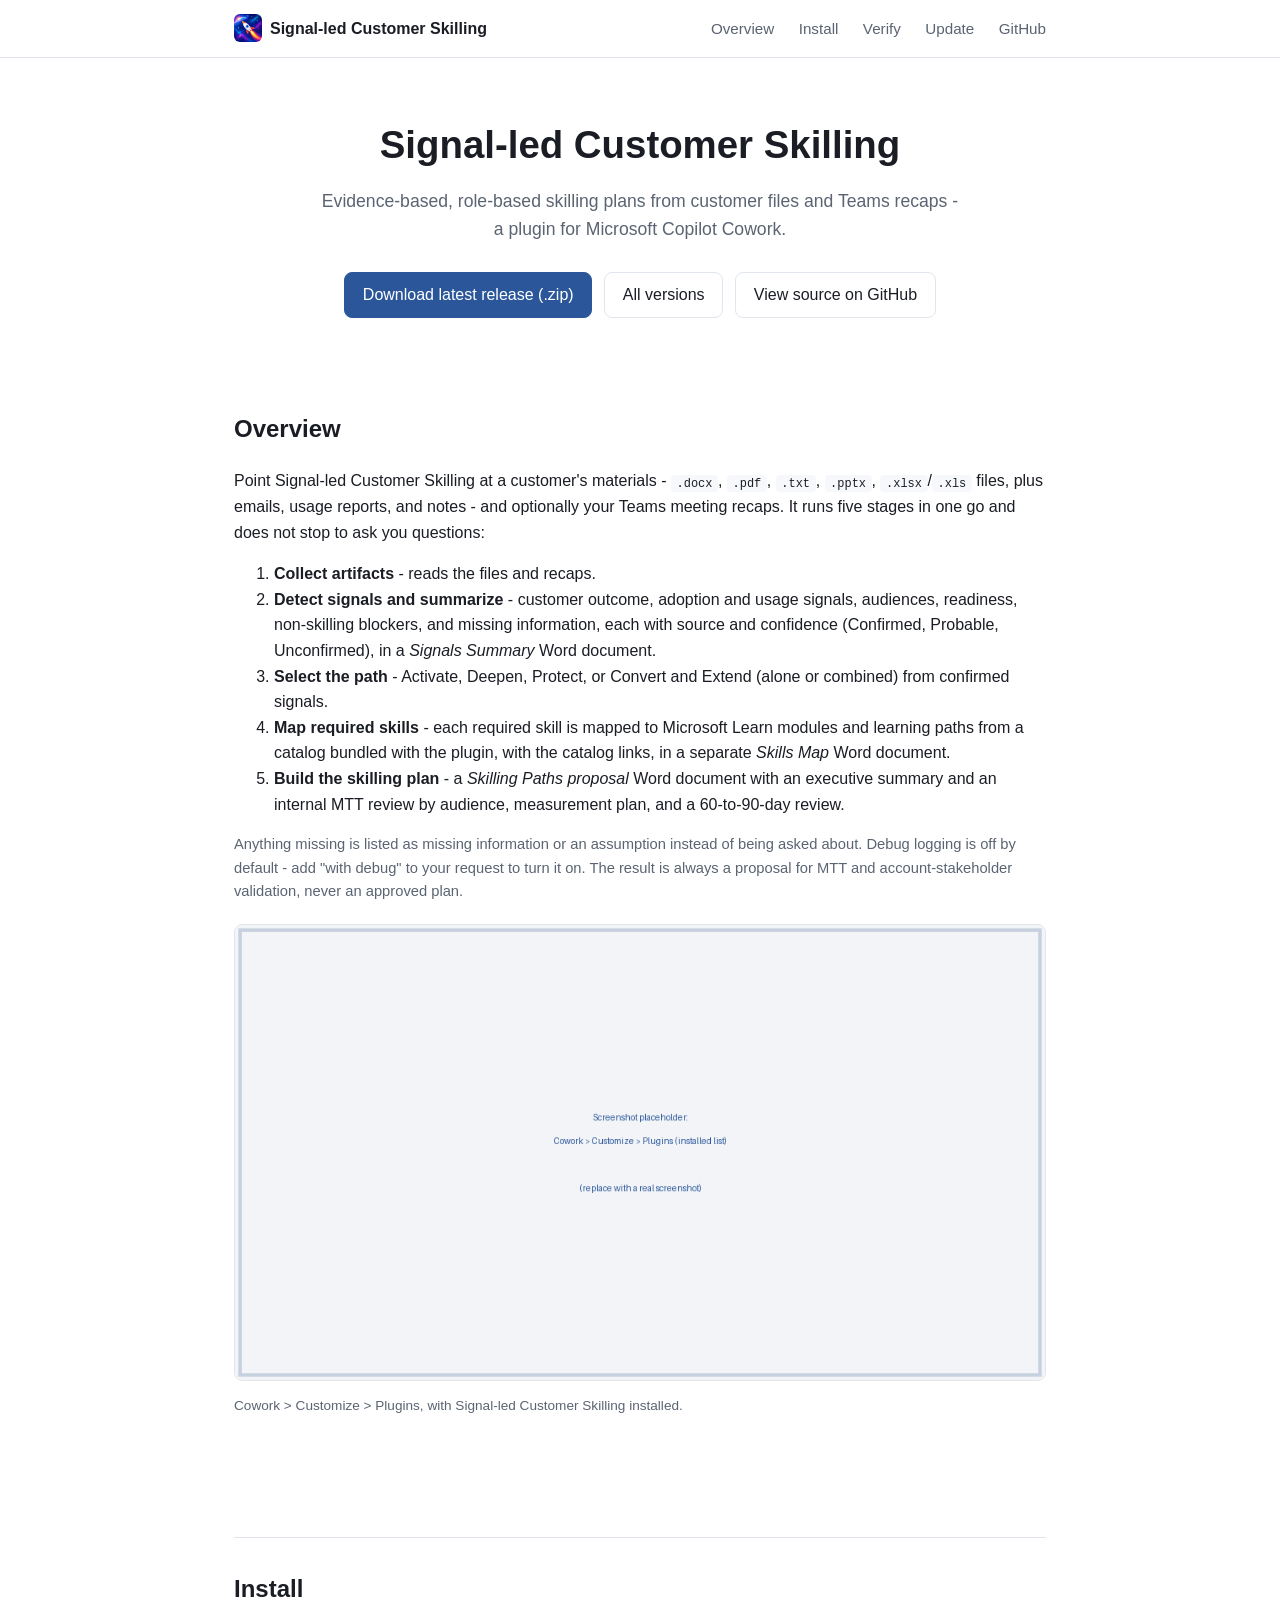
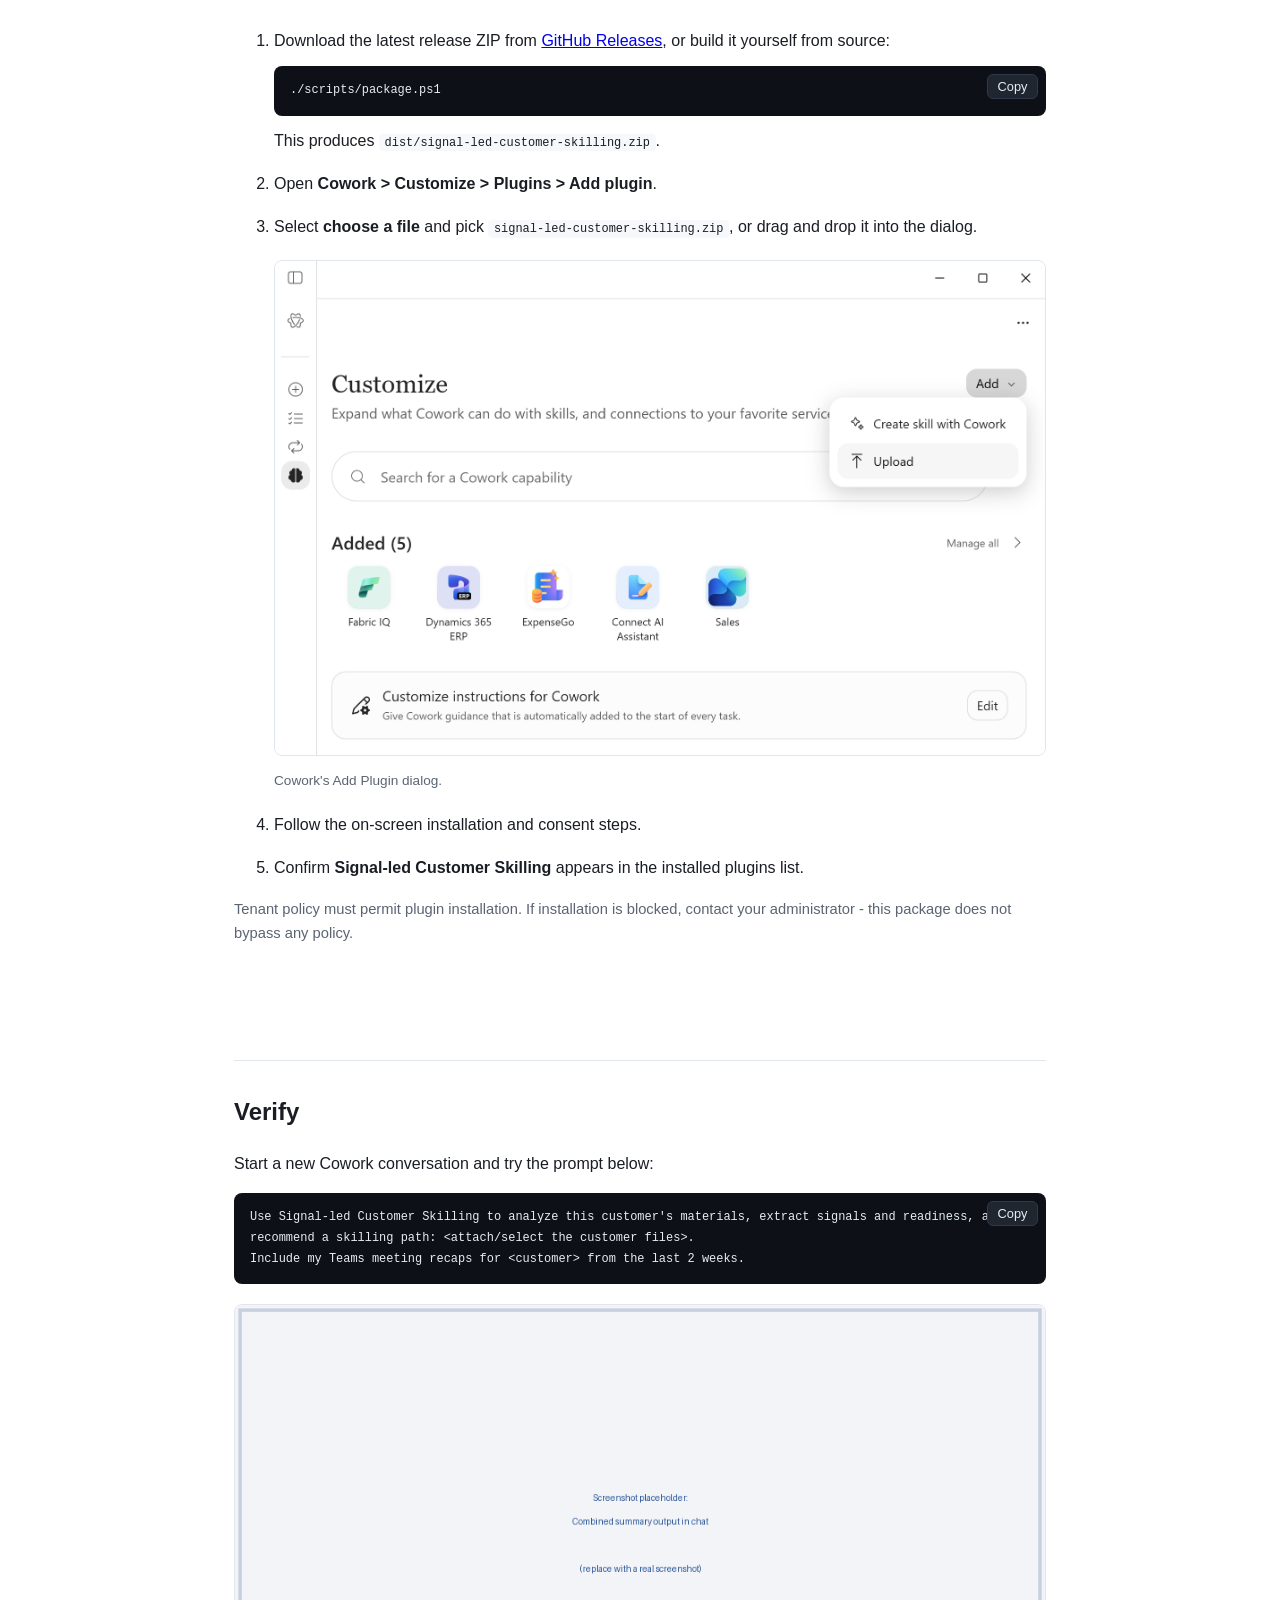
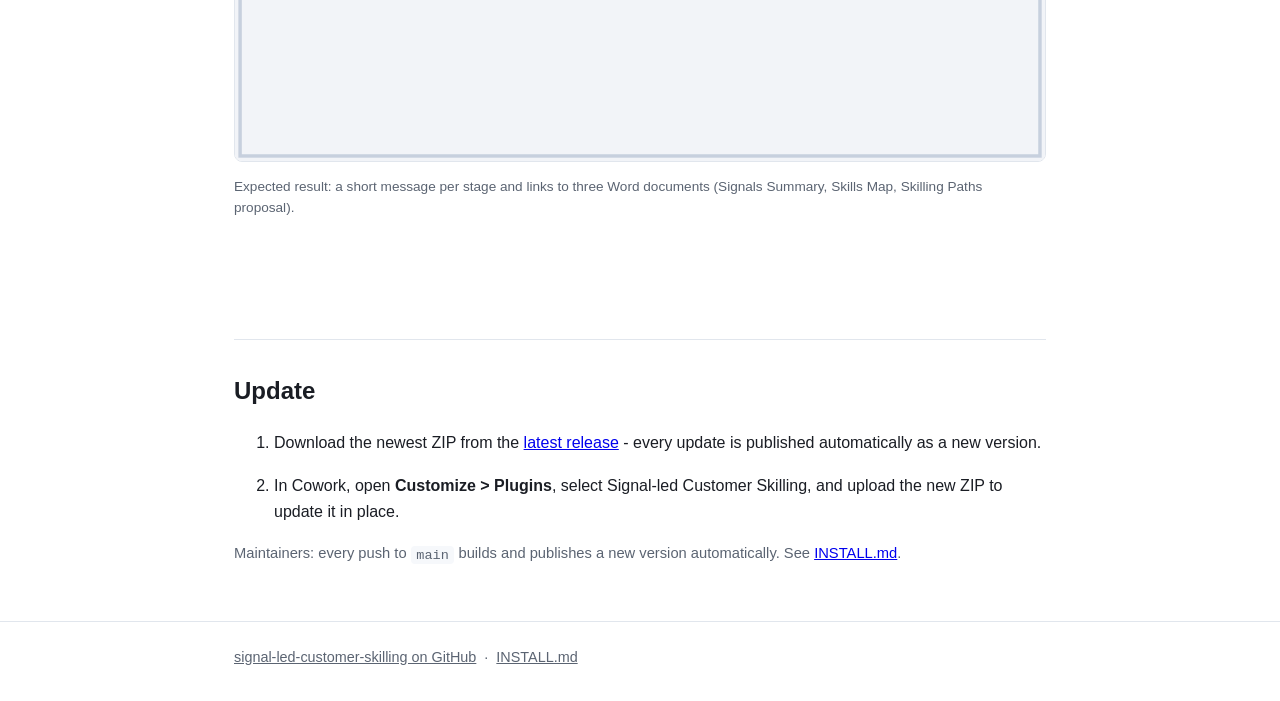
==== commit cd3abff1: "fix: update file references to use signal-led-customer-skilling.zip" ====
--- a/docs/index.html
+++ b/docs/index.html
@@ -33,7 +33,7 @@
       a plugin for Microsoft Copilot Cowork.
     </p>
     <div class="cta">
-      <a class="button primary" href="https://github.com/true-while/signal-led-customer-skilling/releases/latest/download/CSM-advisor.zip">
+      <a class="button primary" href="https://github.com/true-while/signal-led-customer-skilling/releases/latest/download/signal-led-customer-skilling.zip">
         Download latest release (.zip)
       </a>
       <a class="button" href="https://github.com/true-while/signal-led-customer-skilling/releases">All versions</a>
@@ -87,17 +87,17 @@
     <ol class="steps">
       <li>
         Download the latest release ZIP from
-        <a href="https://github.com/true-while/signal-led-customer-skilling/releases/latest/download/CSM-advisor.zip">GitHub Releases</a>,
+        <a href="https://github.com/true-while/signal-led-customer-skilling/releases/latest/download/signal-led-customer-skilling.zip">GitHub Releases</a>,
         or build it yourself from source:
         <div class="code-block">
           <pre><code>./scripts/package.ps1</code></pre>
           <button class="copy-btn" type="button">Copy</button>
         </div>
-        This produces <code>dist/CSM-advisor.zip</code>.
+        This produces <code>dist/signal-led-customer-skilling.zip</code>.
       </li>
       <li>Open <strong>Cowork &gt; Customize &gt; Plugins &gt; Add plugin</strong>.</li>
       <li>
-        Select <strong>choose a file</strong> and pick <code>CSM-advisor.zip</code>, or drag
+        Select <strong>choose a file</strong> and pick <code>signal-led-customer-skilling.zip</code>, or drag
         and drop it into the dialog.
         <figure>
           <img src="assets/screenshots/add-plugin-dialog.png" alt="Cowork Add Plugin dialog">
@@ -133,7 +133,7 @@
     <ol class="steps">
       <li>
         Download the newest ZIP from the
-        <a href="https://github.com/true-while/signal-led-customer-skilling/releases/latest/download/CSM-advisor.zip">latest release</a>
+        <a href="https://github.com/true-while/signal-led-customer-skilling/releases/latest/download/signal-led-customer-skilling.zip">latest release</a>
         - every update is published automatically as a new version.
       </li>
       <li>
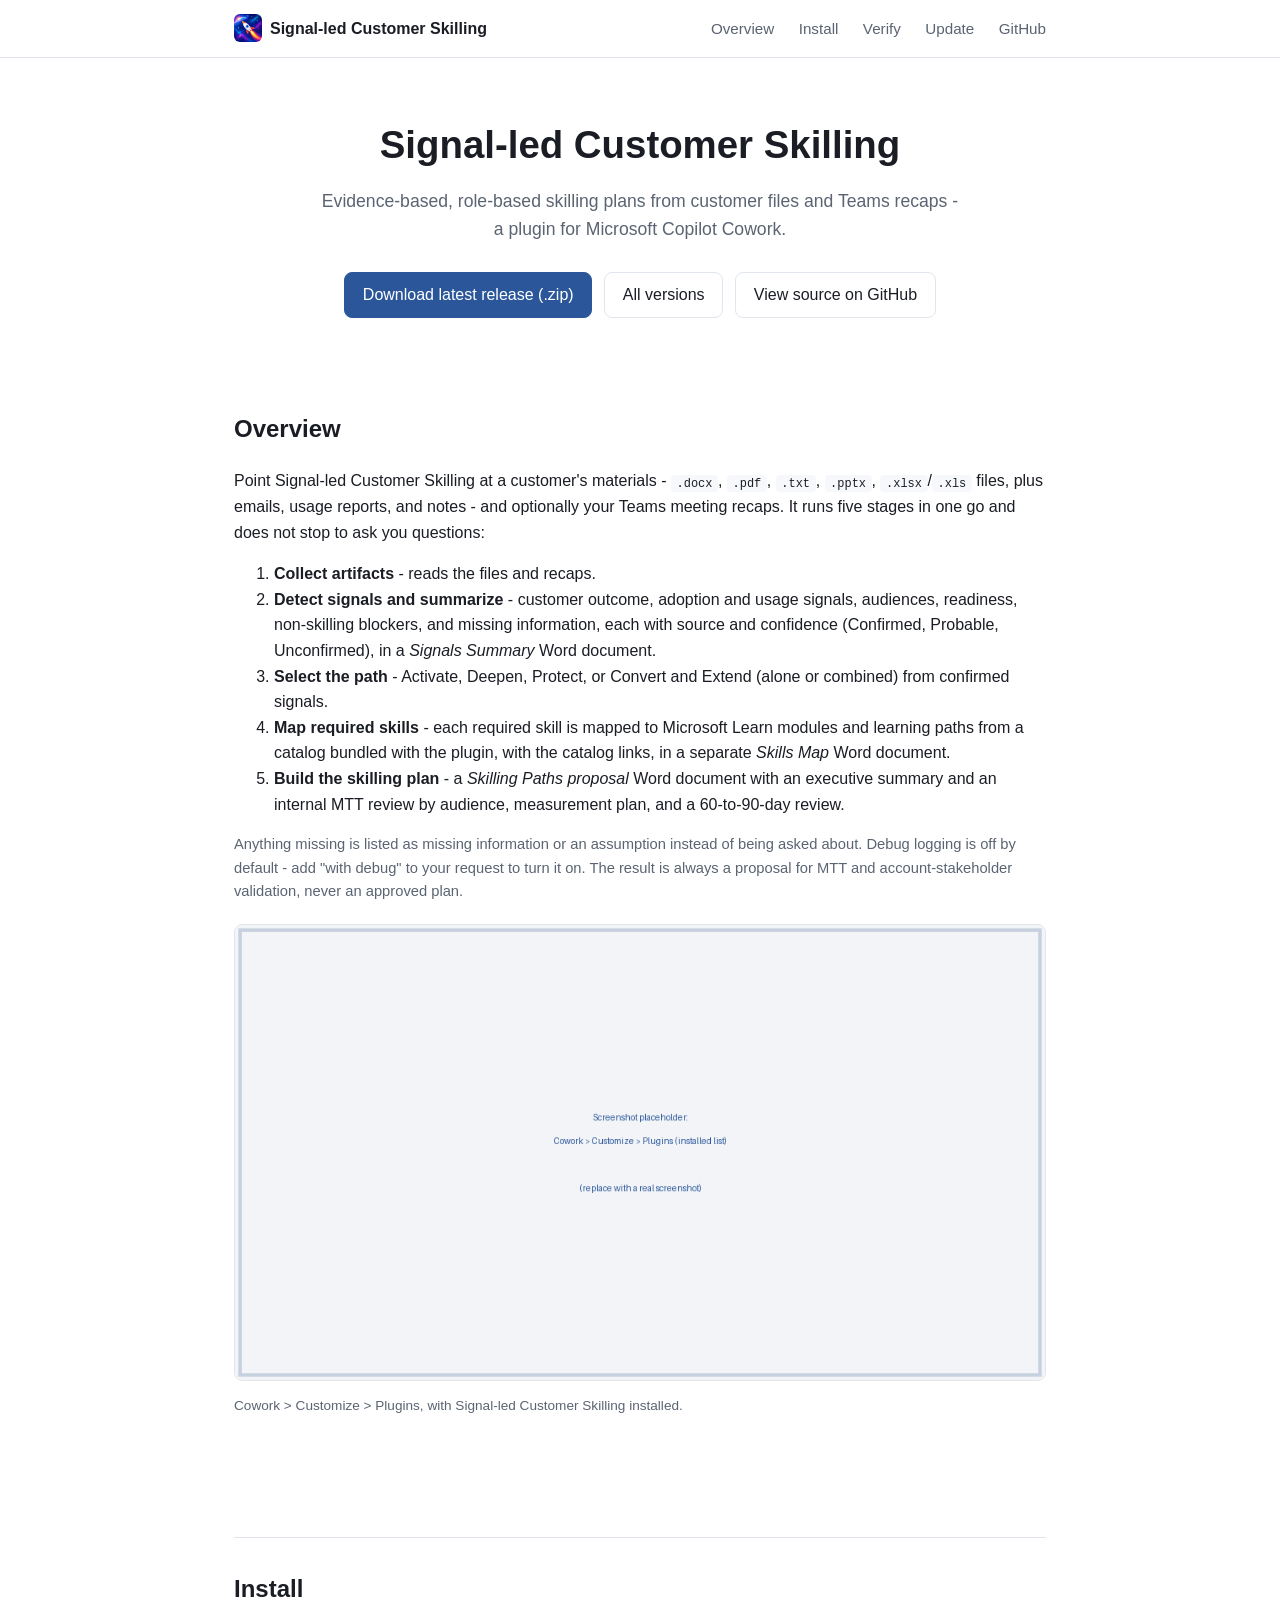
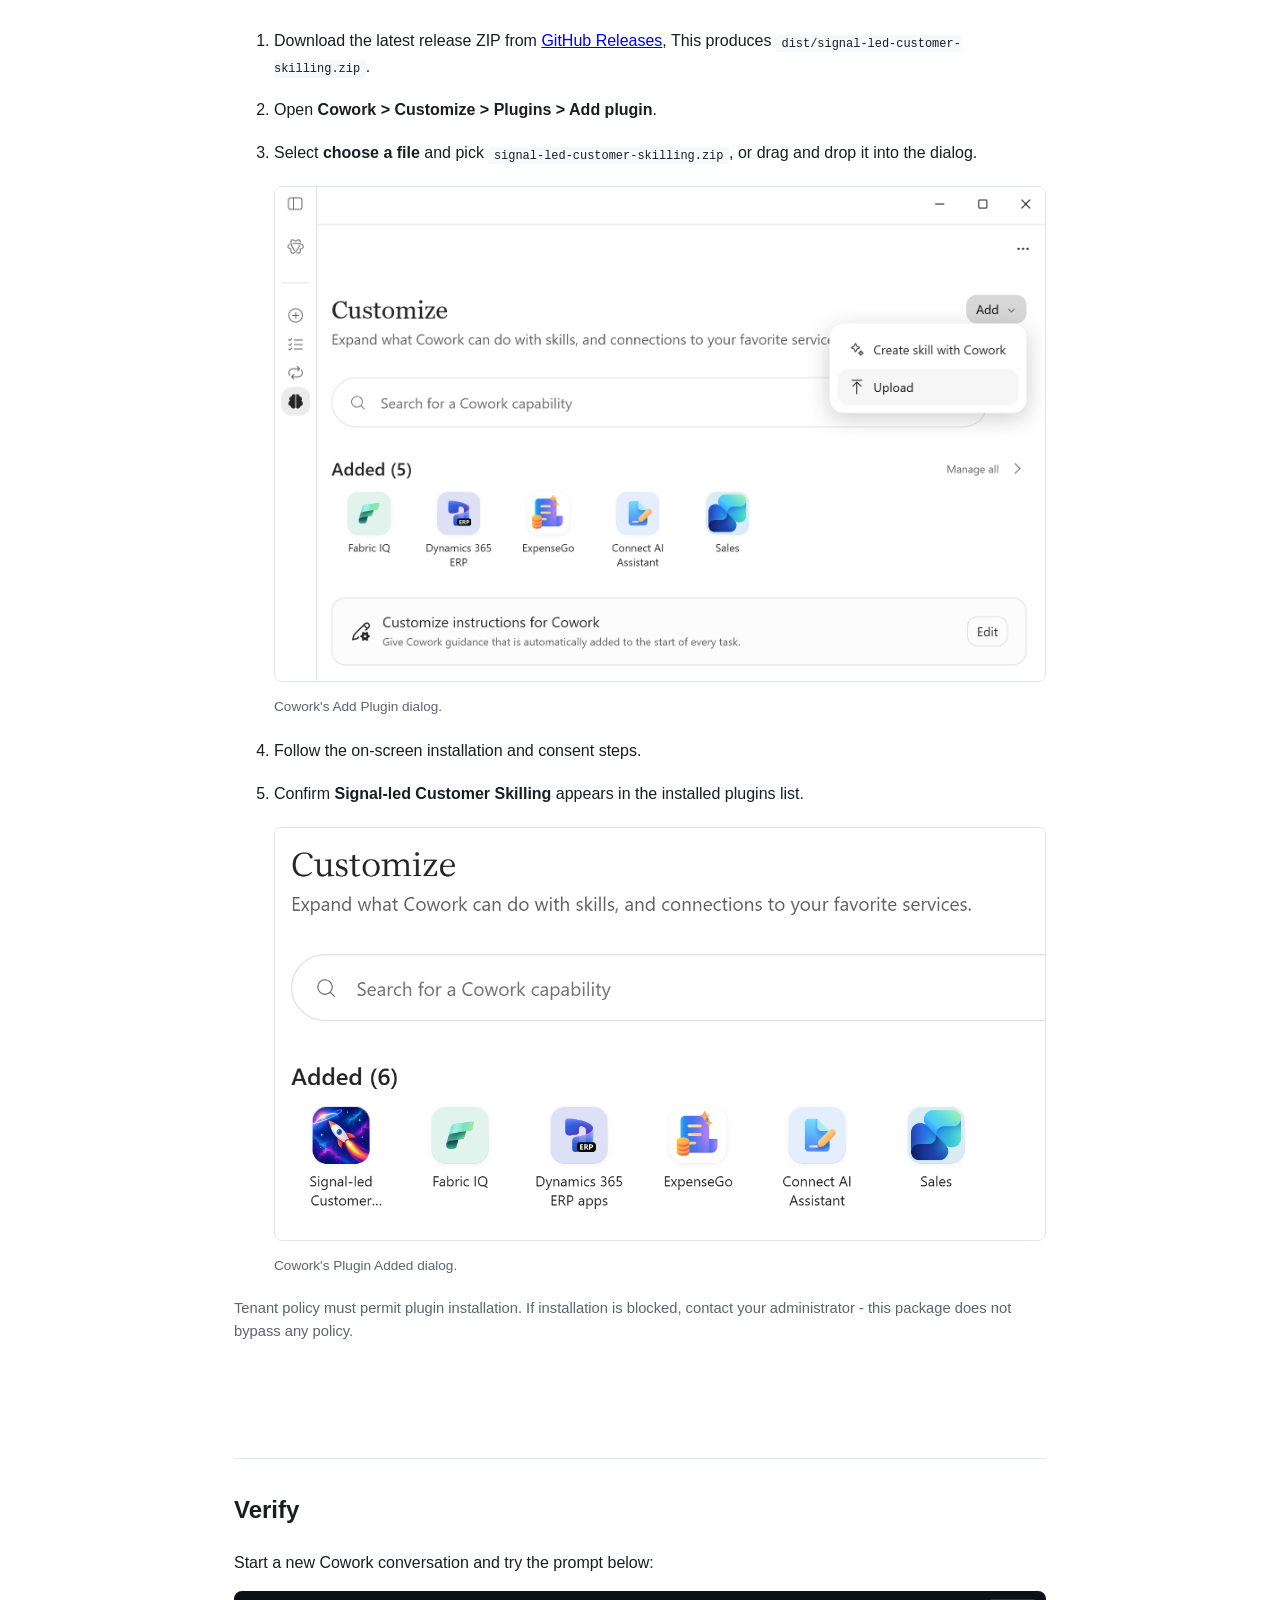
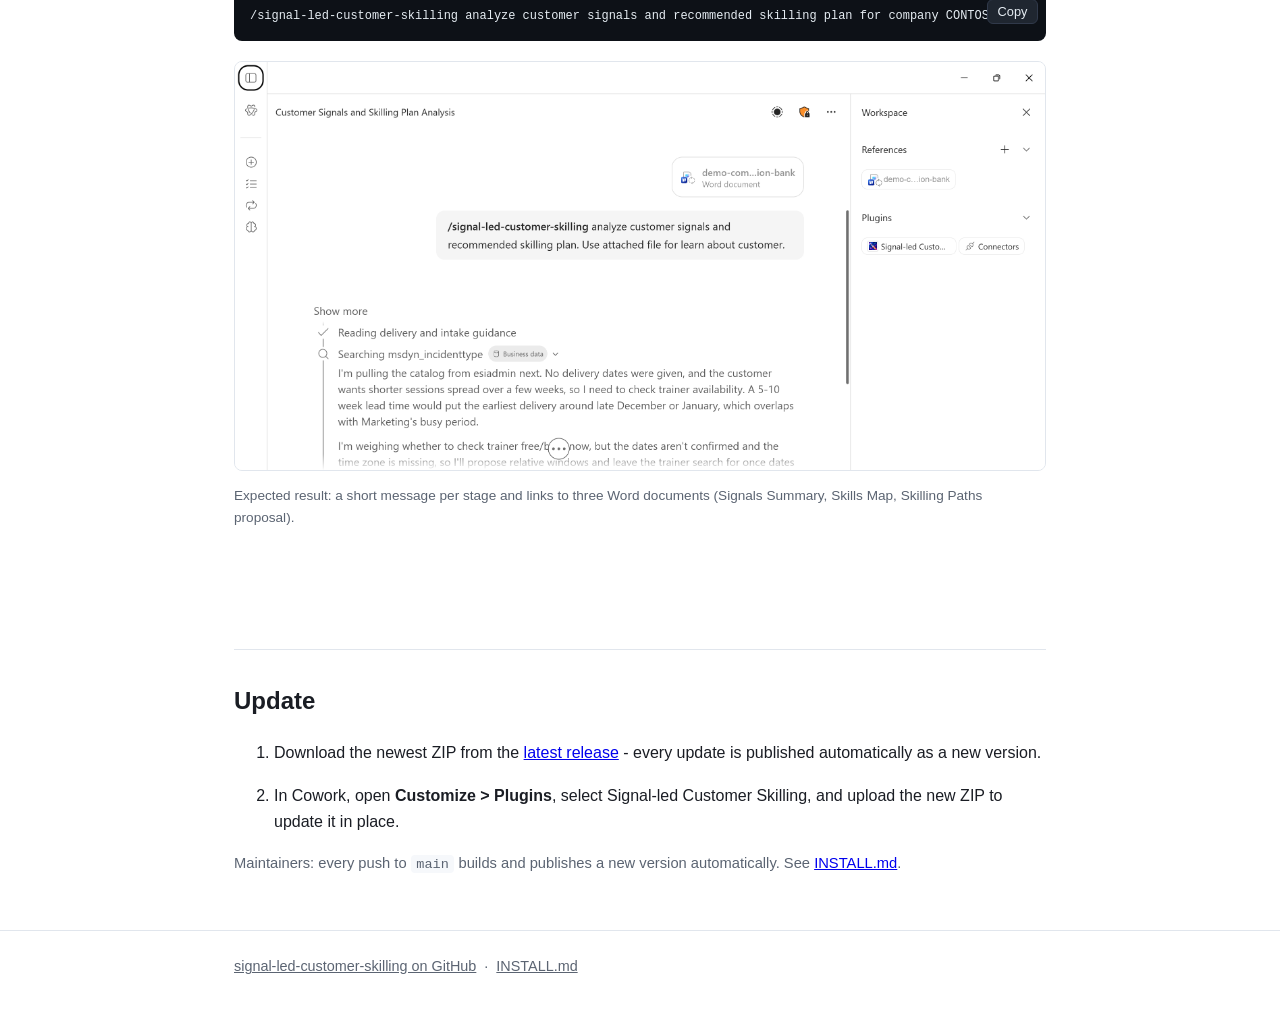
==== commit eb742147: "Refactor code structure for improved readability and maintainability" ====
--- a/docs/index.html
+++ b/docs/index.html
@@ -88,11 +88,6 @@
       <li>
         Download the latest release ZIP from
         <a href="https://github.com/true-while/signal-led-customer-skilling/releases/latest/download/signal-led-customer-skilling.zip">GitHub Releases</a>,
-        or build it yourself from source:
-        <div class="code-block">
-          <pre><code>./scripts/package.ps1</code></pre>
-          <button class="copy-btn" type="button">Copy</button>
-        </div>
         This produces <code>dist/signal-led-customer-skilling.zip</code>.
       </li>
       <li>Open <strong>Cowork &gt; Customize &gt; Plugins &gt; Add plugin</strong>.</li>
@@ -106,6 +101,11 @@
       </li>
       <li>Follow the on-screen installation and consent steps.</li>
       <li>Confirm <strong>Signal-led Customer Skilling</strong> appears in the installed plugins list.</li>
+            <figure>
+          <img src="assets/screenshots/plugin-added.png" alt="Cowork Plugin Added dialog">
+          <figcaption>Cowork's Plugin Added dialog.</figcaption>
+        </figure>
+    
     </ol>
     <p class="note">
       Tenant policy must permit plugin installation. If installation is blocked, contact your
@@ -117,9 +117,7 @@
     <h2>Verify</h2>
     <p>Start a new Cowork conversation and try the prompt below:</p>
     <div class="code-block">
-      <pre><code>Use Signal-led Customer Skilling to analyze this customer's materials, extract signals and readiness, and
-recommend a skilling path: &lt;attach/select the customer files&gt;.
-Include my Teams meeting recaps for &lt;customer&gt; from the last 2 weeks.</code></pre>
+      <pre><code>/signal-led-customer-skilling analyze customer signals and recommended skilling plan for company CONTOSO.COM</code></pre>
       <button class="copy-btn" type="button">Copy</button>
     </div>
     <figure>
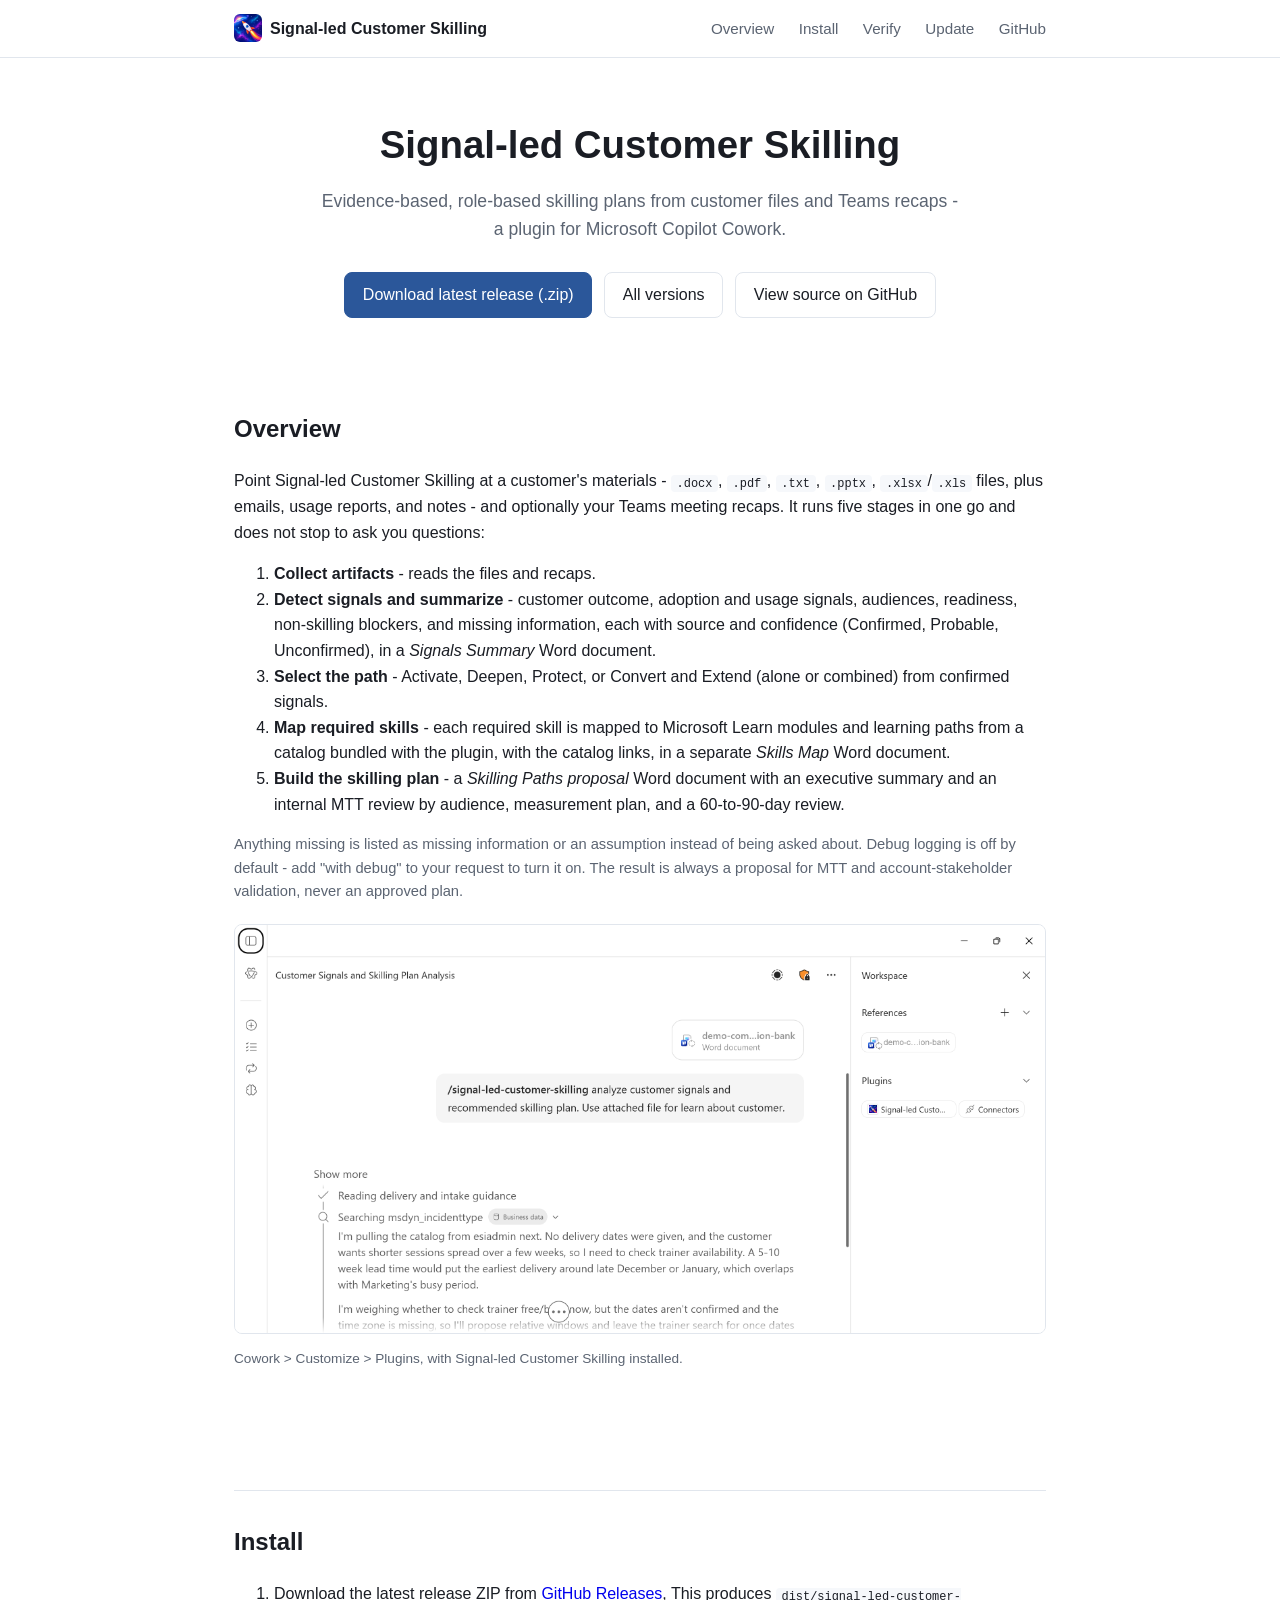
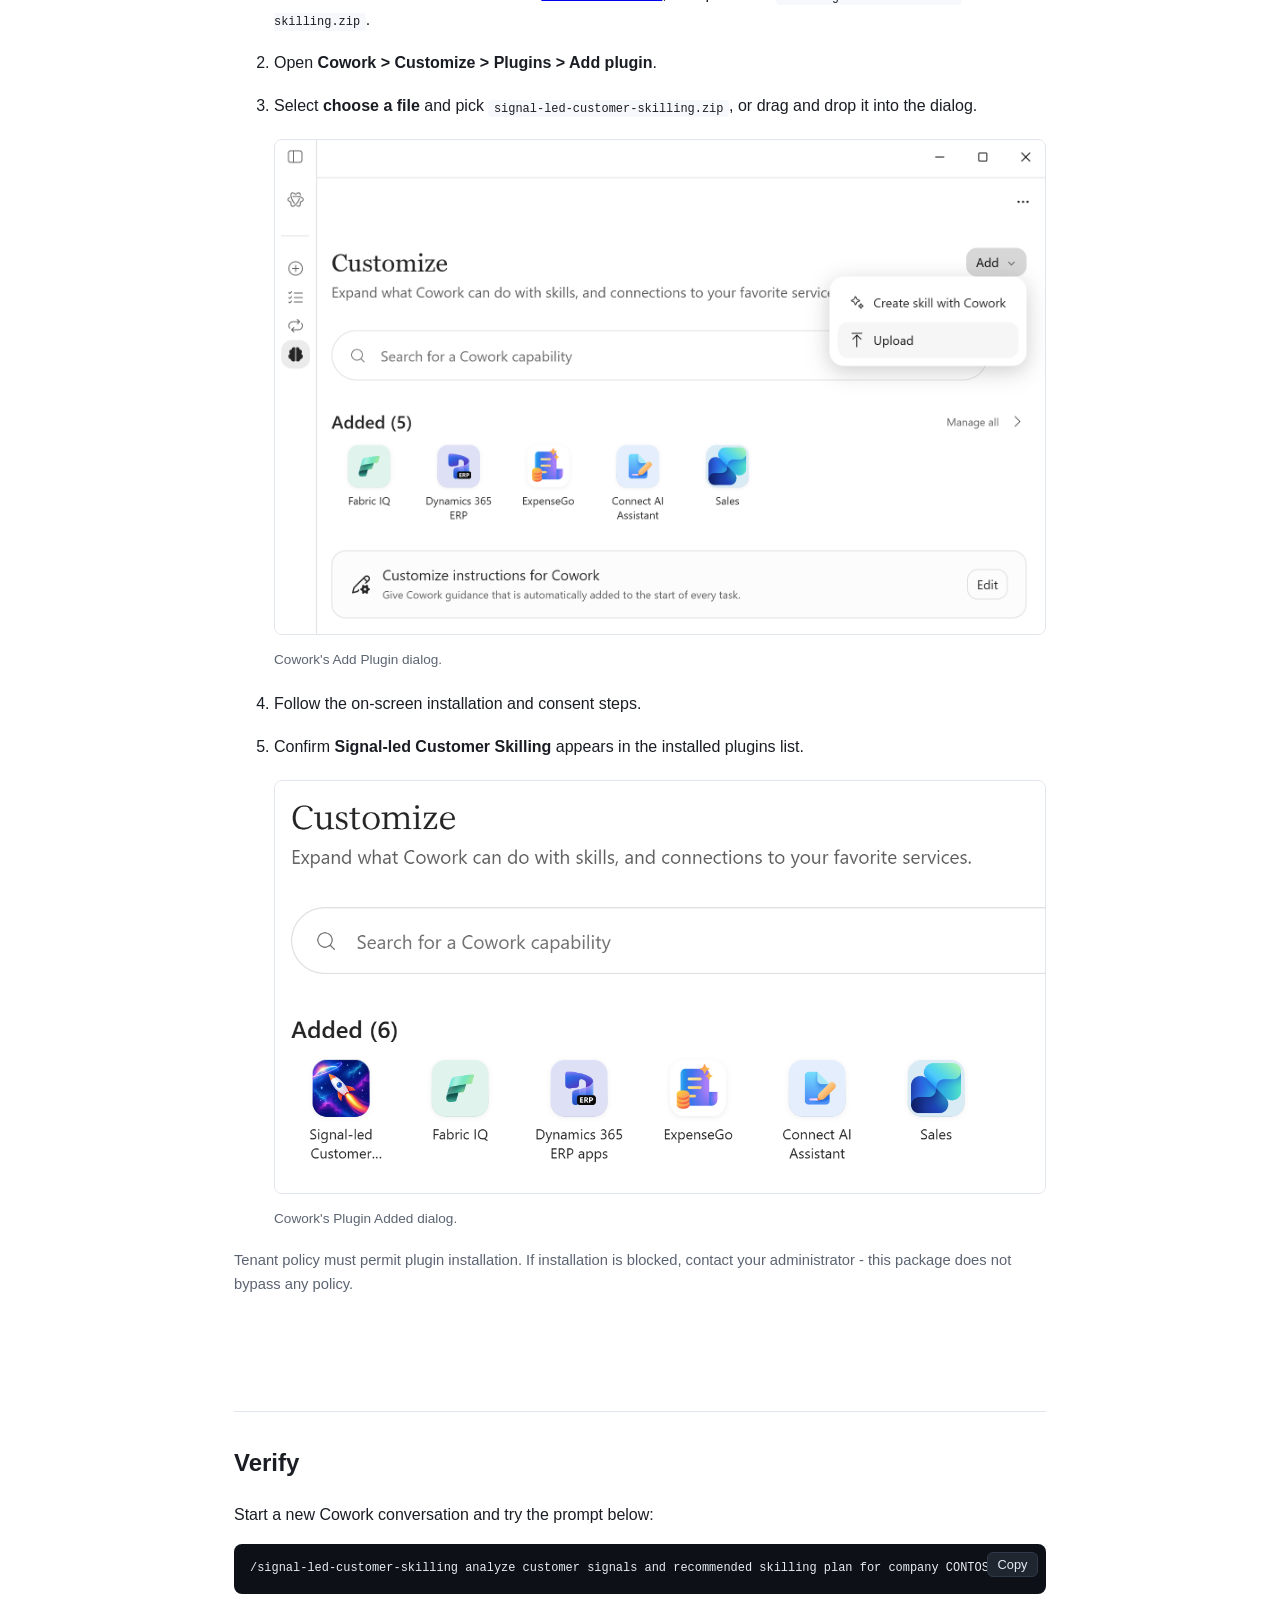
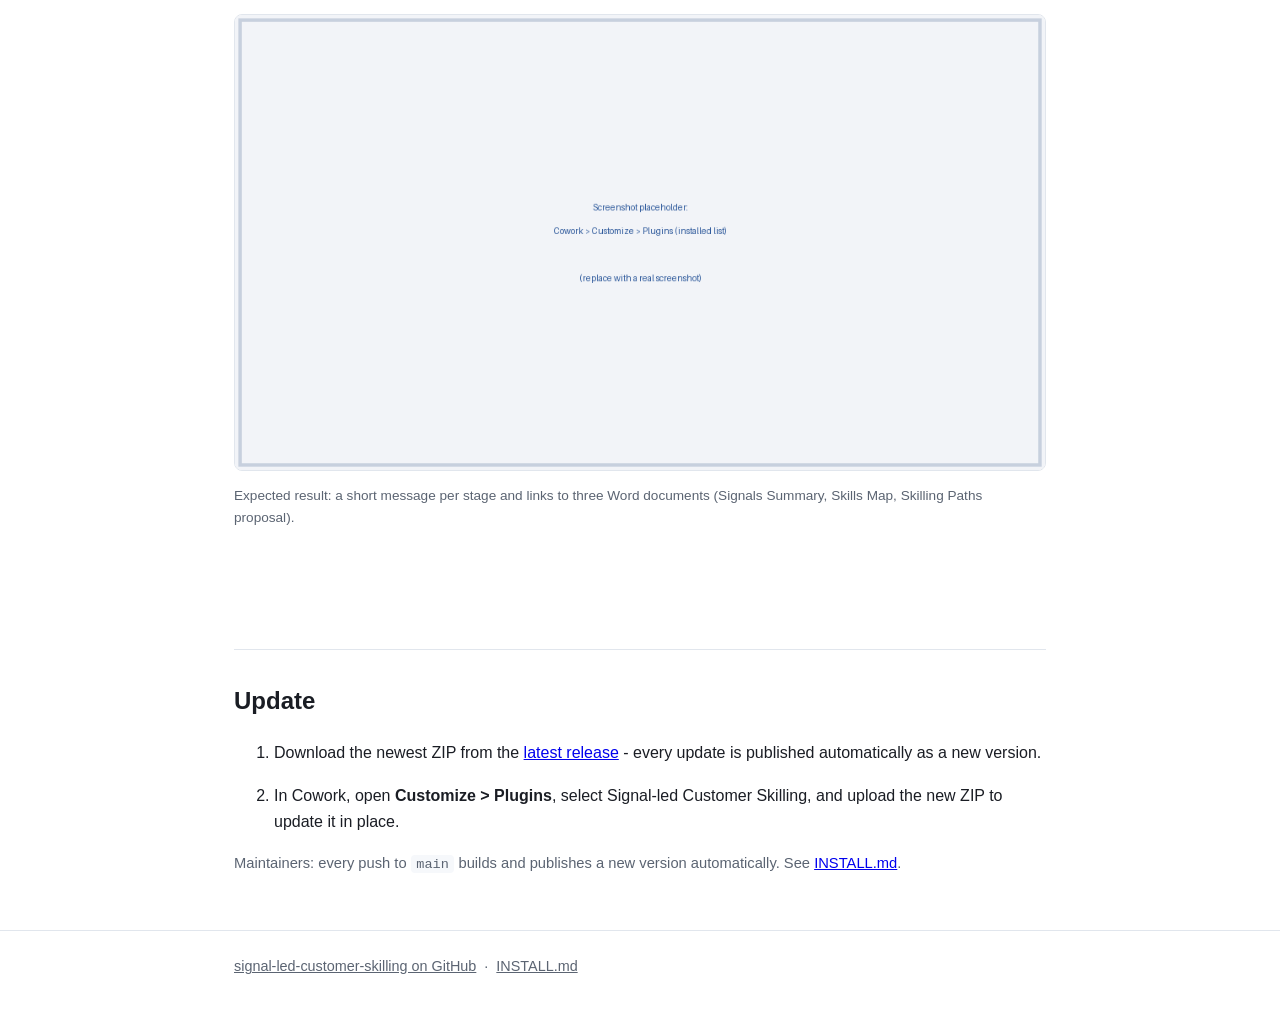
==== commit 311f25df: "fix: update screenshot references and replace combined summary output image" ====
--- a/docs/index.html
+++ b/docs/index.html
@@ -121,7 +121,7 @@
       <button class="copy-btn" type="button">Copy</button>
     </div>
     <figure>
-      <img src="assets/screenshots/combined-summary-output.png" alt="Signal-led Customer Skilling reply in chat">
+      <img src="assets/screenshots/combined-summ.png" alt="Signal-led Customer Skilling reply in chat">
       <figcaption>Expected result: a short message per stage and links to three Word documents (Signals Summary, Skills Map, Skilling Paths proposal).</figcaption>
     </figure>
   </section>
